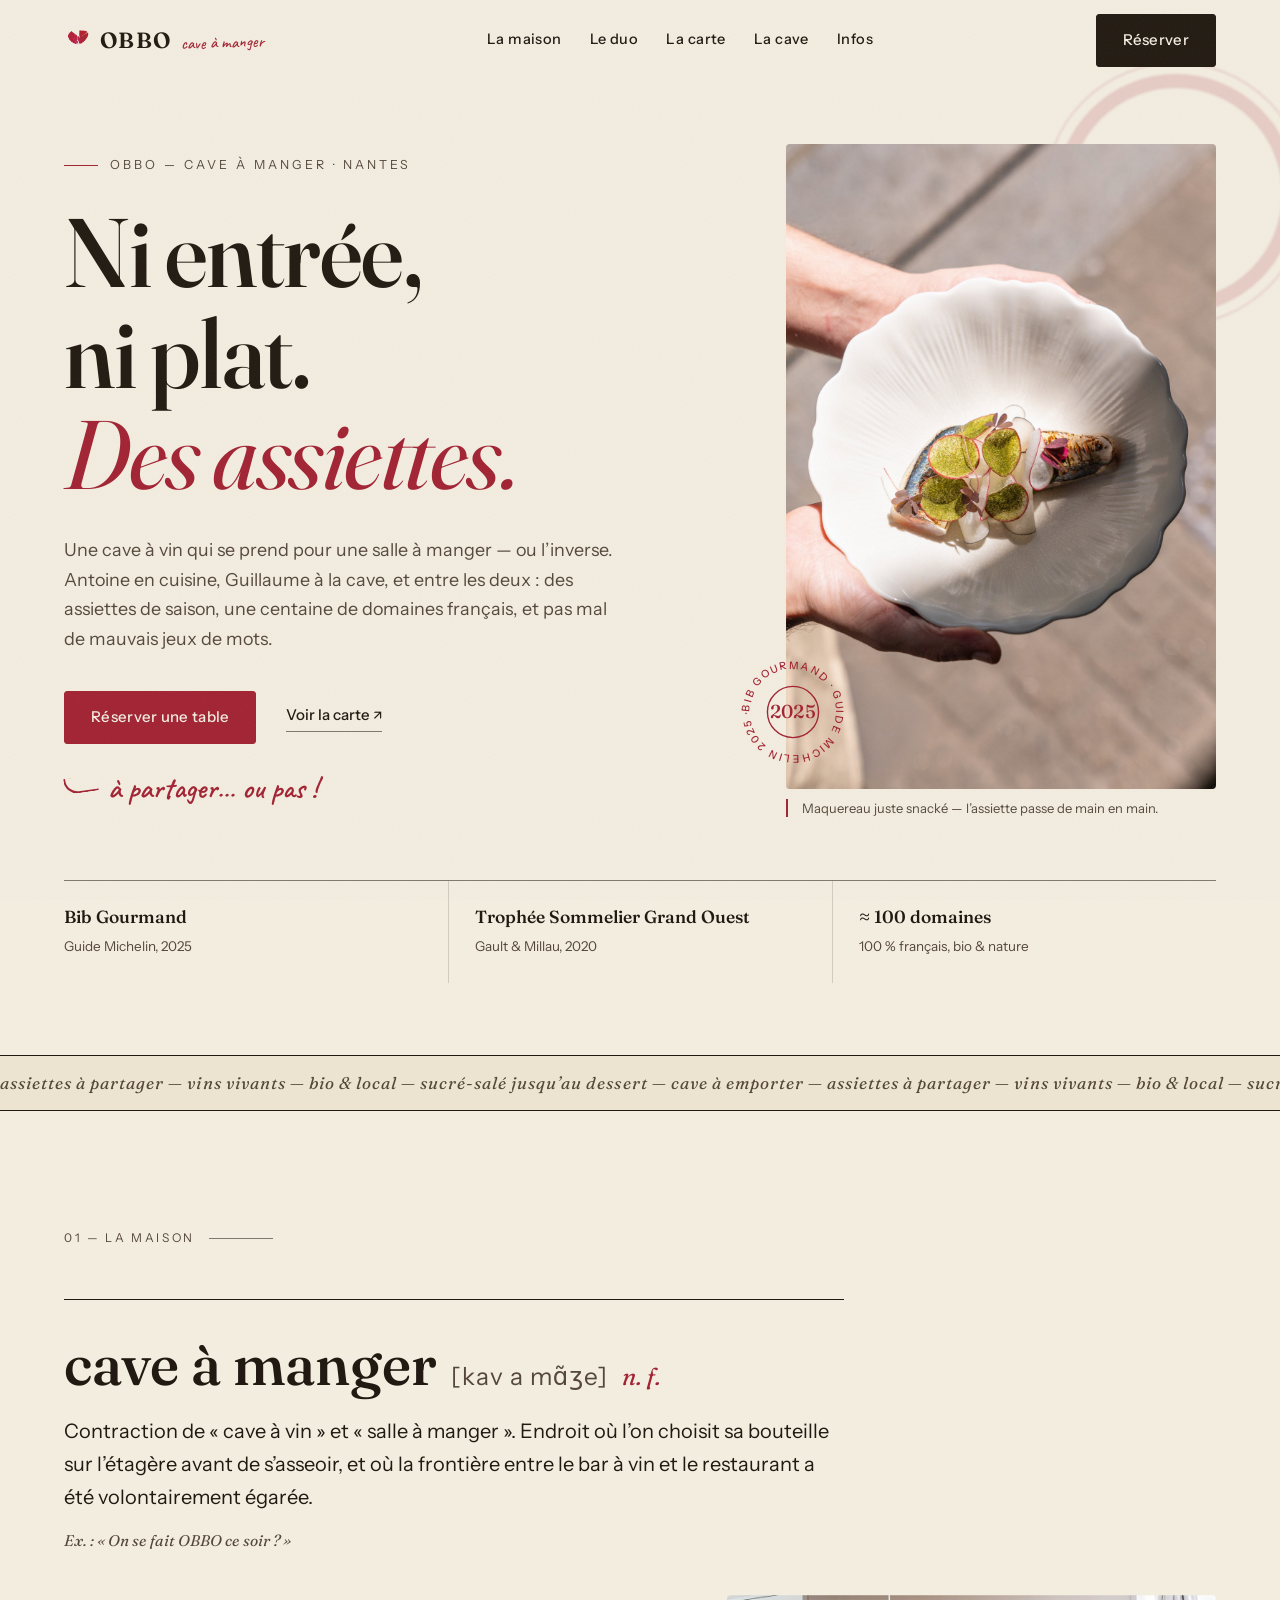
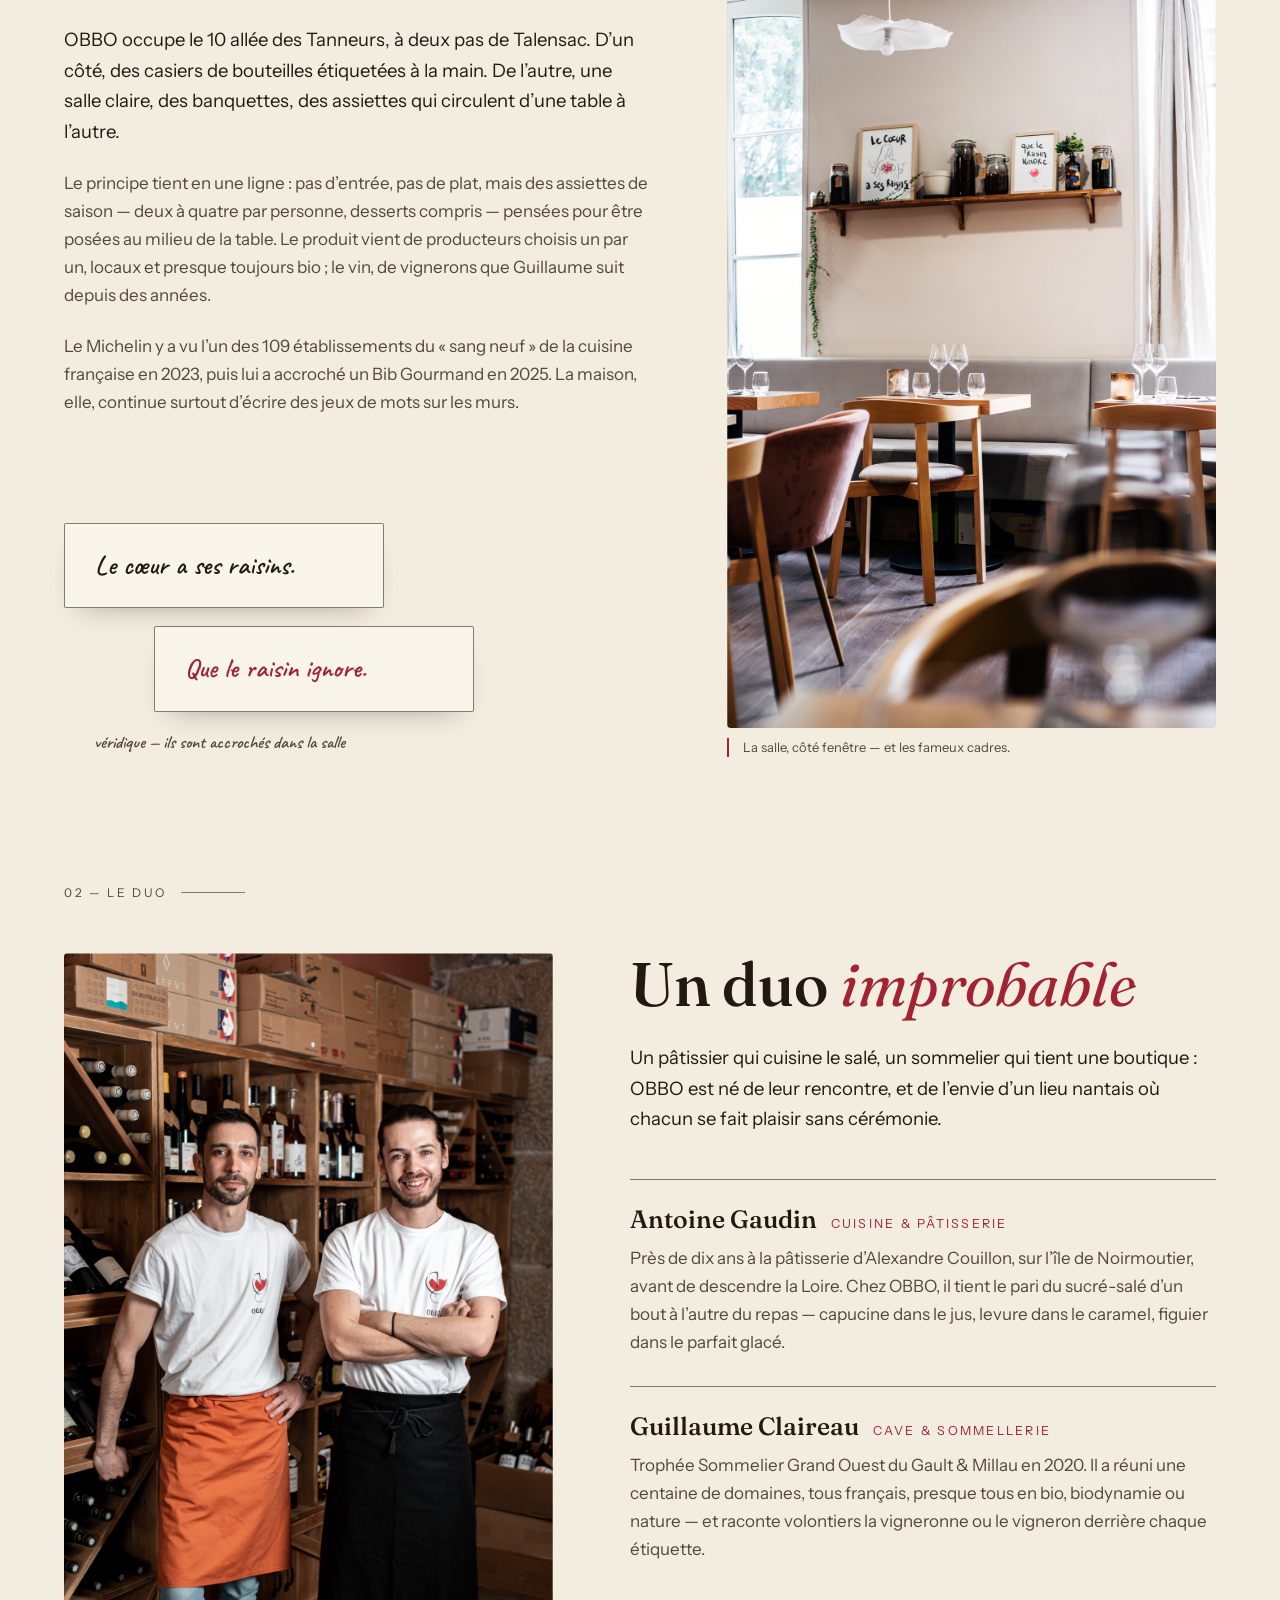
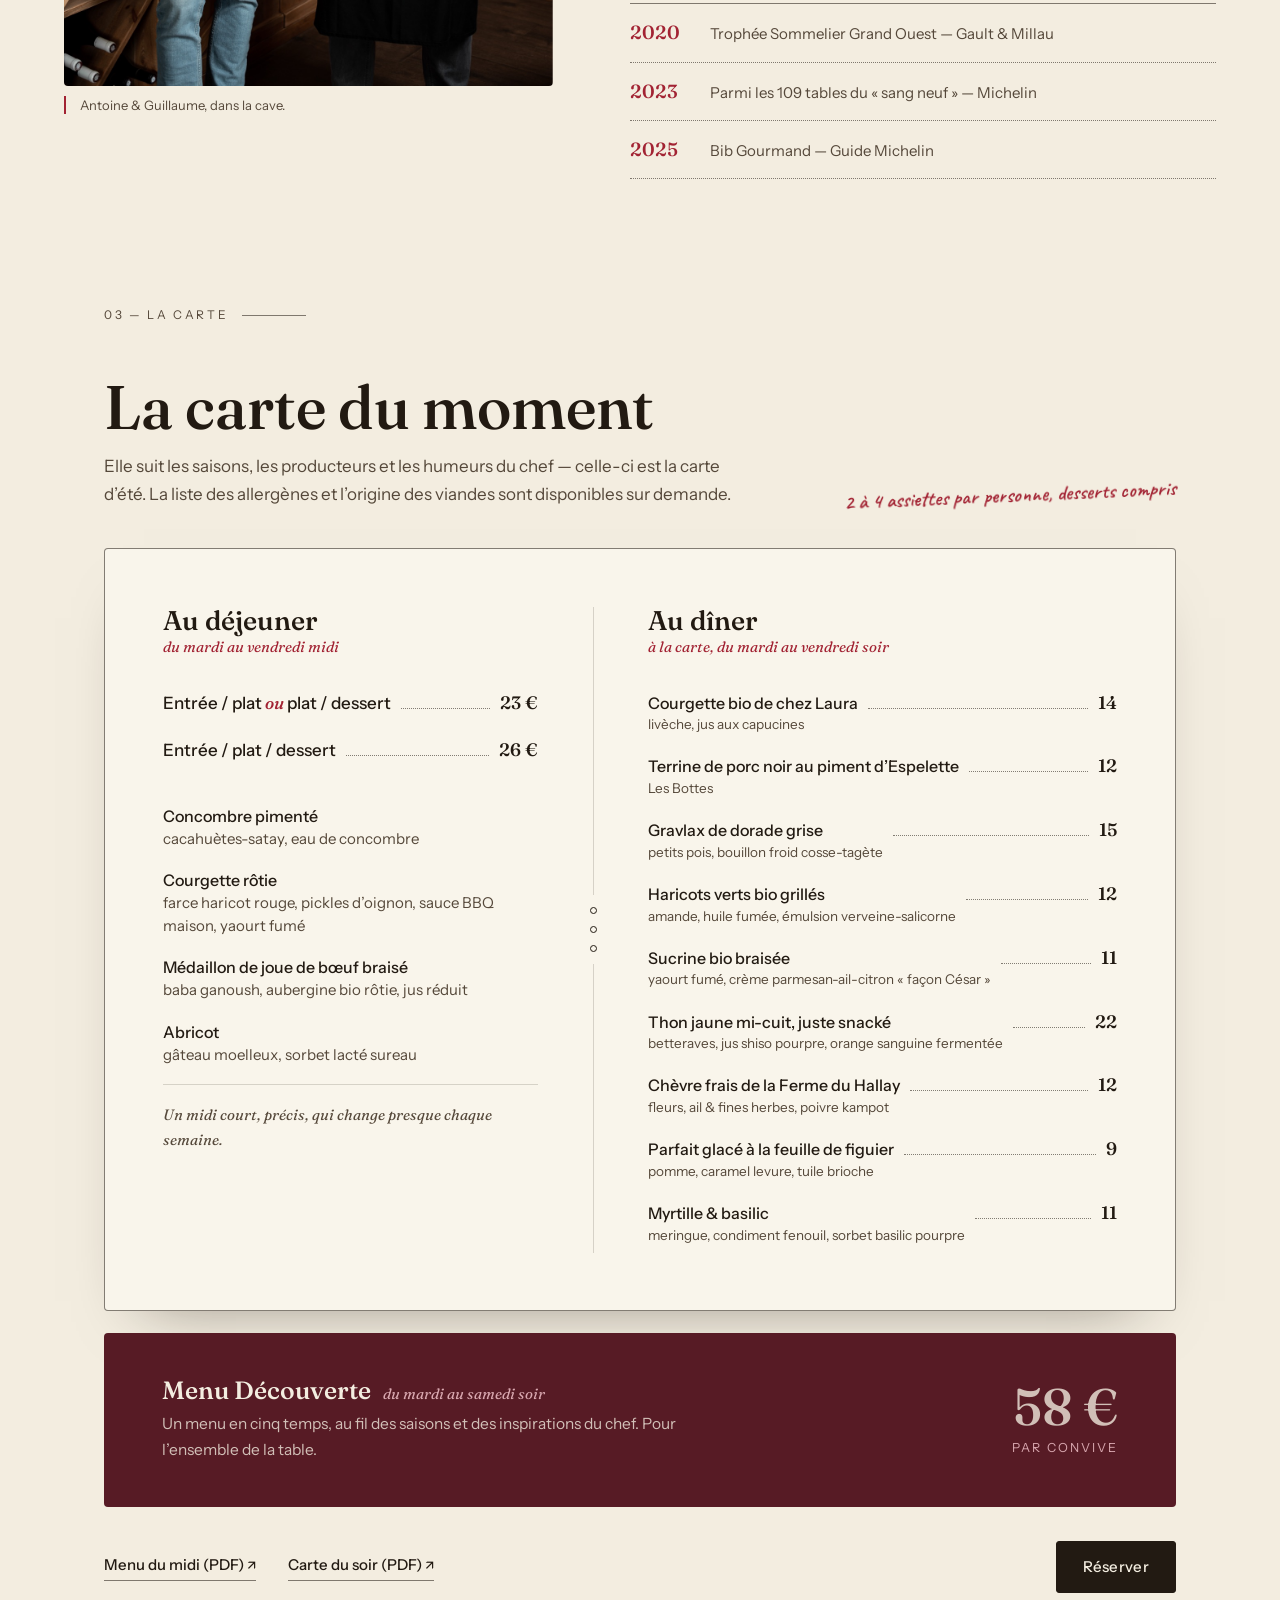
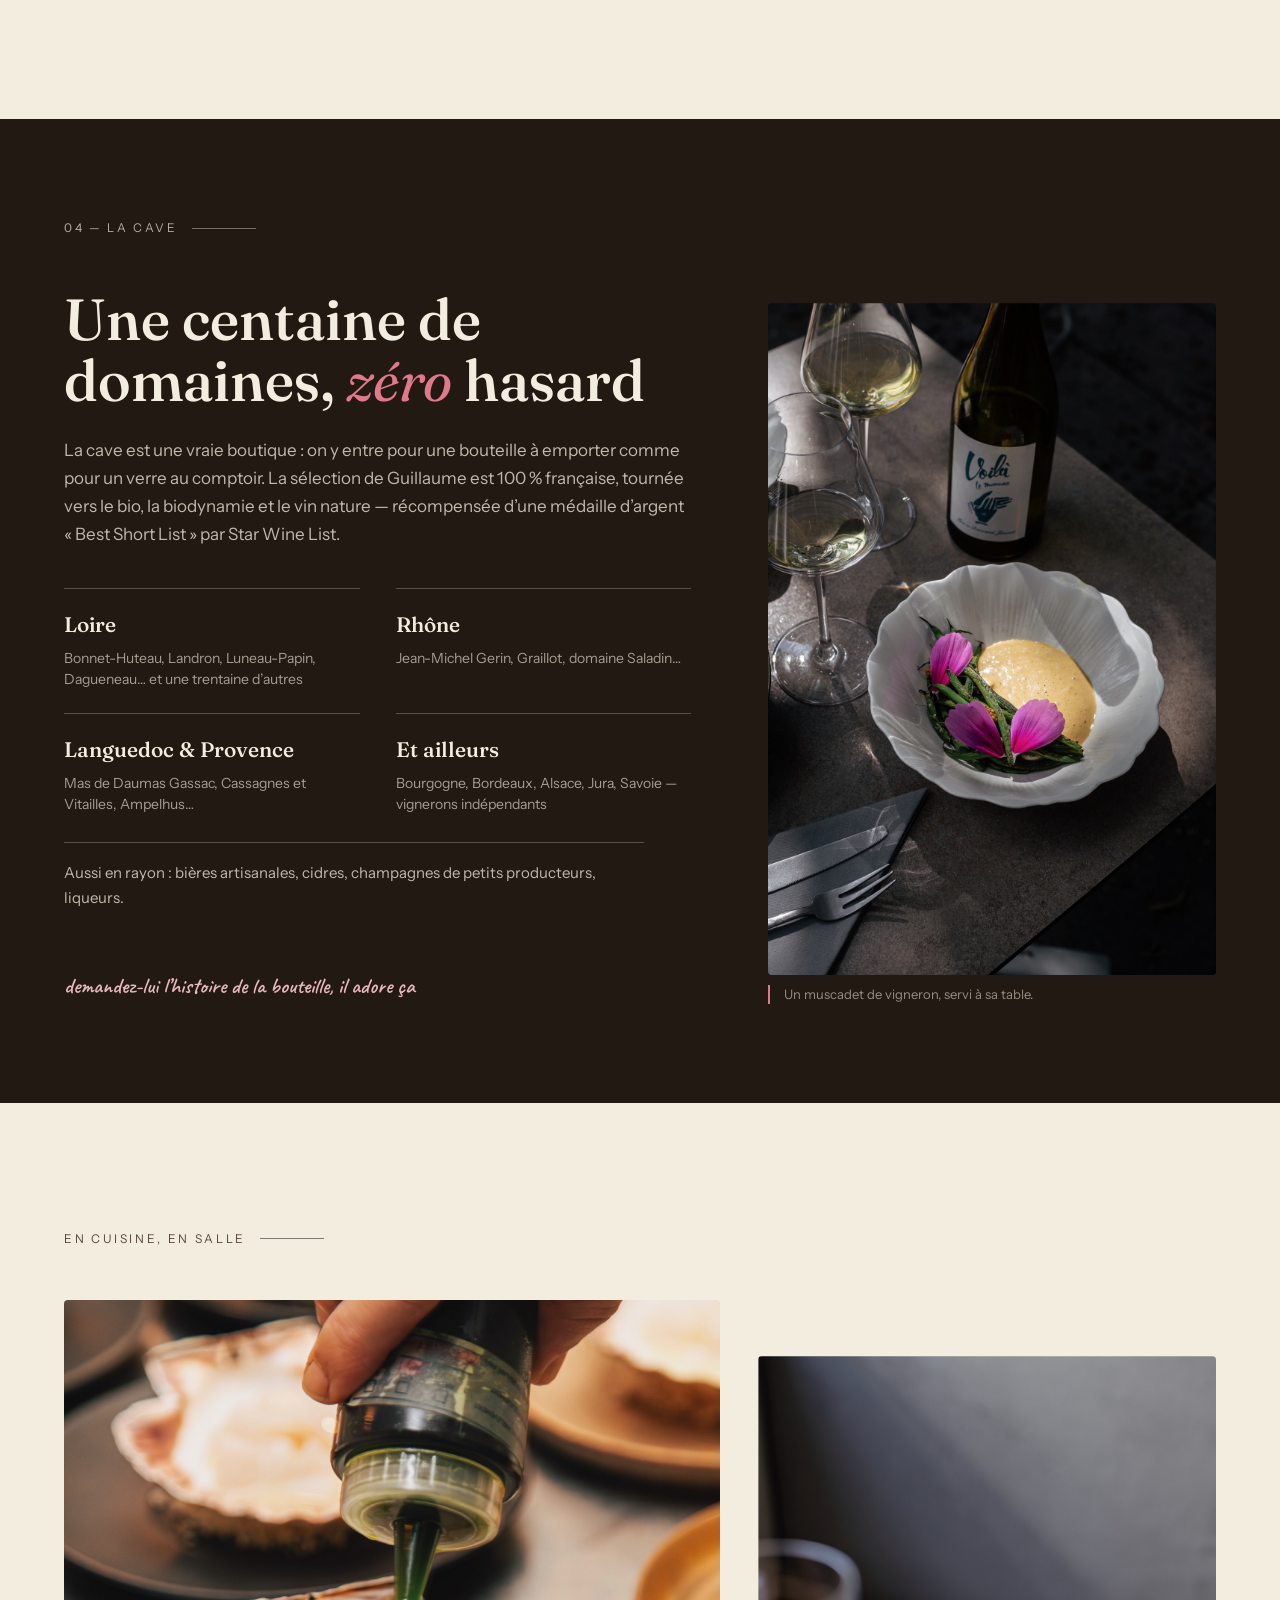
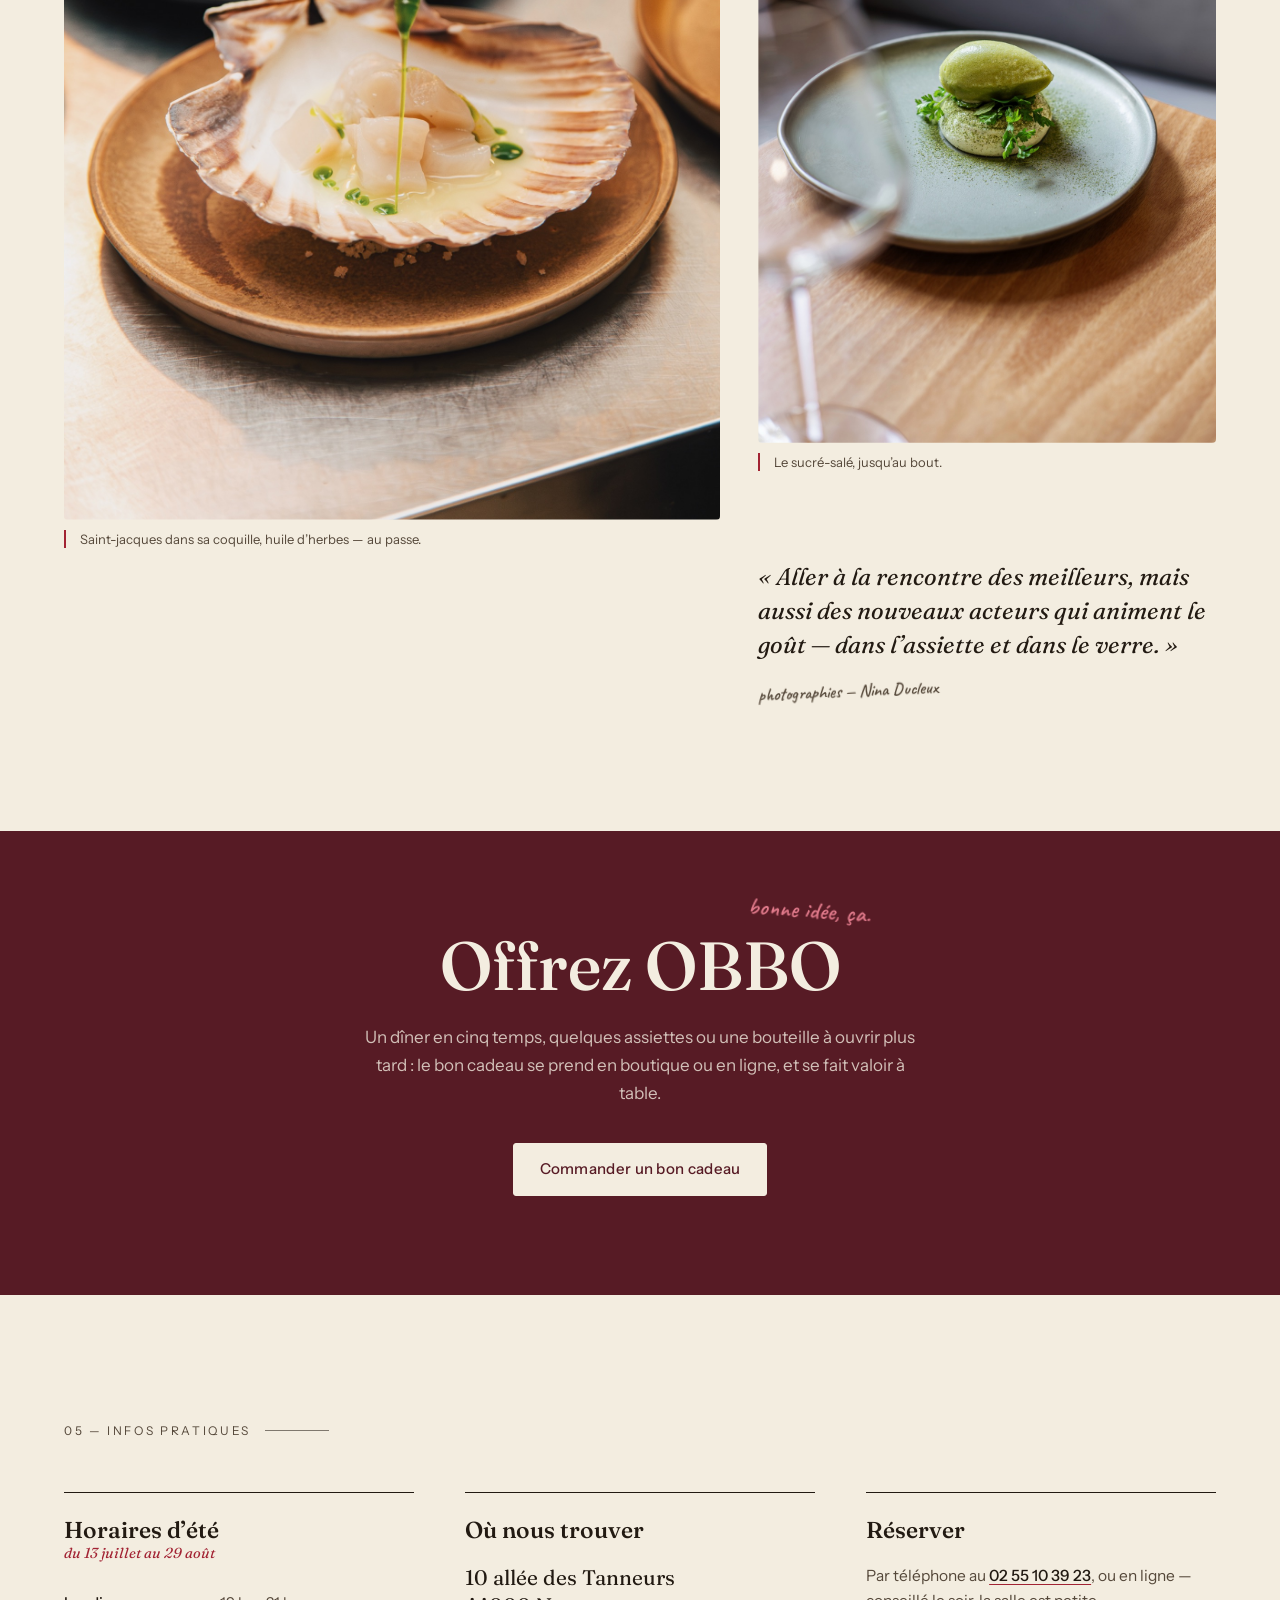
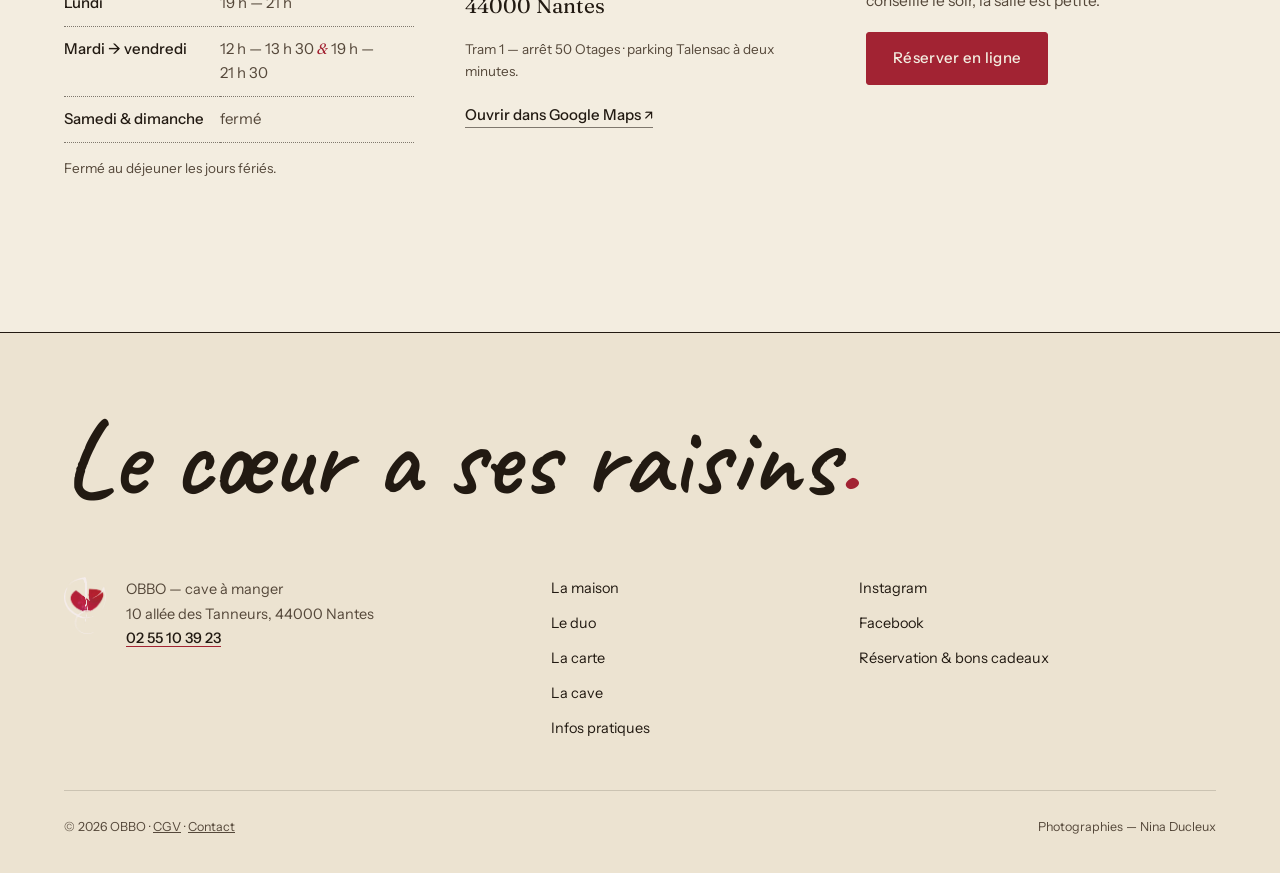
==== index.html @ e8919ffb "Site OBBO — cave à manger Nantes : refonte complète DA « la carte vivante » : papier crème, encre, r" ====
<!DOCTYPE html>
<html lang="fr">
<head>
  <meta charset="UTF-8">
  <meta name="viewport" content="width=device-width, initial-scale=1.0">
  <title>OBBO — Cave à manger à Nantes · Restaurant &amp; bar à vin · Bib Gourmand 2025</title>
  <meta name="description" content="OBBO, cave à manger au 10 allée des Tanneurs à Nantes. Des assiettes à partager, une cave de 100 domaines français bio et nature. Bib Gourmand Michelin 2025. Réservation en ligne.">
  <link rel="canonical" href="https://obbo-nantes.fr/">
  <meta property="og:type" content="restaurant">
  <meta property="og:title" content="OBBO — Cave à manger à Nantes">
  <meta property="og:description" content="Ni entrée, ni plat : des assiettes. Antoine en cuisine, Guillaume à la cave. Bib Gourmand Michelin 2025.">
  <meta property="og:image" content="https://obbo-nantes.fr/assets/img/assiette-main.jpg">
  <meta property="og:url" content="https://obbo-nantes.fr/">
  <meta property="og:locale" content="fr_FR">
  <link rel="icon" type="image/png" href="assets/img/logo.png">
  <link rel="preconnect" href="https://fonts.googleapis.com">
  <link rel="preconnect" href="https://fonts.gstatic.com" crossorigin>
  <link href="https://fonts.googleapis.com/css2?family=Fraunces:ital,opsz,wght@0,9..144,340;0,9..144,400;0,9..144,540;0,9..144,620;1,9..144,340;1,9..144,400;1,9..144,540&family=Instrument+Sans:ital,wght@0,400;0,500;1,400&family=Caveat:wght@500;600&display=swap" rel="stylesheet">
  <link rel="stylesheet" href="styles.css">
  <script type="application/ld+json">
  {
    "@context": "https://schema.org",
    "@type": "Restaurant",
    "name": "OBBO — cave à manger",
    "servesCuisine": "Française contemporaine",
    "priceRange": "€€",
    "telephone": "+33255103923",
    "url": "https://obbo-nantes.fr/",
    "image": "https://obbo-nantes.fr/assets/img/assiette-main.jpg",
    "address": {
      "@type": "PostalAddress",
      "streetAddress": "10 allée des Tanneurs",
      "addressLocality": "Nantes",
      "postalCode": "44000",
      "addressCountry": "FR"
    },
    "geo": { "@type": "GeoCoordinates", "latitude": 47.2191468, "longitude": -1.5572409 },
    "award": "Bib Gourmand — Guide Michelin 2025",
    "acceptsReservations": "https://tiptoque.com/pages/restaurant/obbo",
    "openingHoursSpecification": [
      { "@type": "OpeningHoursSpecification", "dayOfWeek": "Monday", "opens": "19:00", "closes": "21:00" },
      { "@type": "OpeningHoursSpecification", "dayOfWeek": ["Tuesday","Wednesday","Thursday","Friday"], "opens": "12:00", "closes": "13:30" },
      { "@type": "OpeningHoursSpecification", "dayOfWeek": ["Tuesday","Wednesday","Thursday","Friday"], "opens": "19:00", "closes": "21:30" }
    ],
    "sameAs": [
      "https://www.instagram.com/obbo_nantes",
      "https://www.facebook.com/ObboNantes"
    ]
  }
  </script>
</head>
<body>

  <!-- ===================== INTRO ===================== -->
  <div class="intro" aria-hidden="true">
    <div class="intro-inner">
      <img class="intro-mark" src="assets/img/logo.png" alt="" width="52" height="71">
      <p class="intro-name">OBBO</p>
      <p class="intro-sub">cave à manger</p>
      <span class="intro-line"></span>
    </div>
  </div>

  <!-- ===================== HEADER ===================== -->
  <header class="site-head" id="haut">
    <a class="brand" href="#haut" aria-label="OBBO — retour en haut">
      <img src="assets/img/logo.png" alt="" class="brand-mark" width="28" height="38">
      <span class="brand-name">OBBO</span>
      <span class="brand-sub">cave à manger</span>
    </a>
    <nav class="site-nav" aria-label="Navigation principale">
      <a href="#maison">La maison</a>
      <a href="#duo">Le duo</a>
      <a href="#carte">La carte</a>
      <a href="#cave">La cave</a>
      <a href="#infos">Infos</a>
    </nav>
    <div class="head-actions">
      <a class="btn btn-ink" href="https://tiptoque.com/pages/restaurant/obbo" target="_blank" rel="noopener">Réserver</a>
      <button class="burger" aria-label="Ouvrir le menu" aria-expanded="false" aria-controls="menu-mobile">
        <span></span><span></span>
      </button>
    </div>
  </header>

  <!-- Menu mobile -->
  <div class="mobile-menu" id="menu-mobile" hidden>
    <nav aria-label="Menu mobile">
      <a href="#maison"><em>01</em>La maison</a>
      <a href="#duo"><em>02</em>Le duo</a>
      <a href="#carte"><em>03</em>La carte</a>
      <a href="#cave"><em>04</em>La cave</a>
      <a href="#infos"><em>05</em>Infos pratiques</a>
    </nav>
    <a class="btn btn-wine mobile-resa" href="https://tiptoque.com/pages/restaurant/obbo" target="_blank" rel="noopener">Réserver une table</a>
    <p class="mobile-note">10 allée des Tanneurs, Nantes<br>02 55 10 39 23</p>
    <span class="note mobile-scribble">le cœur a ses raisins…</span>
  </div>

  <main>

  <!-- ===================== HERO ===================== -->
  <section class="hero">
    <div class="hero-grid">
      <div class="hero-copy">
        <p class="overline reveal">OBBO — cave à manger · Nantes</p>
        <h1 class="reveal d1">Ni&nbsp;entrée,<br>ni&nbsp;plat.<br><em>Des&nbsp;assiettes.</em></h1>
        <p class="hero-lede reveal d2">Une cave à vin qui se prend pour une salle à manger — ou l’inverse. Antoine en cuisine, Guillaume à la cave, et entre les deux&nbsp;: des assiettes de saison, une centaine de domaines français, et pas mal de mauvais jeux de mots.</p>
        <div class="hero-cta reveal d3">
          <a class="btn btn-wine" href="https://tiptoque.com/pages/restaurant/obbo" target="_blank" rel="noopener">Réserver une table</a>
          <a class="link-arrow" href="#carte">Voir la carte</a>
        </div>
        <span class="note hero-note reveal d4">à partager… ou pas&nbsp;!</span>
      </div>
      <figure class="hero-photo reveal-img">
        <div class="stain" aria-hidden="true"></div>
        <img src="assets/img/assiette-main.jpg" alt="Assiette de maquereau snacké tenue en main, dans une assiette en porcelaine côtelée" width="1200" height="1799" fetchpriority="high">
        <figcaption>Maquereau juste snacké — l’assiette passe de main en main.</figcaption>
        <div class="stamp" aria-hidden="true">
          <svg viewBox="0 0 120 120">
            <defs><path id="circ" d="M 60,60 m -44,0 a 44,44 0 1,1 88,0 a 44,44 0 1,1 -88,0"/></defs>
            <text><textPath href="#circ">BIB GOURMAND · GUIDE MICHELIN 2025 · NANTES ·</textPath></text>
            <circle cx="60" cy="60" r="26" class="stamp-core"/>
            <text x="60" y="66" text-anchor="middle" class="stamp-year">2025</text>
          </svg>
        </div>
      </figure>
    </div>
    <div class="hero-facts reveal d4">
      <p><strong>Bib Gourmand</strong>Guide Michelin, 2025</p>
      <p><strong>Trophée Sommelier Grand&nbsp;Ouest</strong>Gault &amp; Millau, 2020</p>
      <p><strong>≈ 100 domaines</strong>100&nbsp;% français, bio &amp; nature</p>
    </div>
  </section>

  <!-- ===================== MARQUEE ===================== -->
  <div class="marquee" aria-hidden="true">
    <div class="marquee-track">
      <span>assiettes à partager — vins vivants — bio &amp; local — sucré-salé jusqu’au dessert — cave à emporter — assiettes à partager — vins vivants — bio &amp; local — sucré-salé jusqu’au dessert — cave à emporter — </span>
      <span>assiettes à partager — vins vivants — bio &amp; local — sucré-salé jusqu’au dessert — cave à emporter — assiettes à partager — vins vivants — bio &amp; local — sucré-salé jusqu’au dessert — cave à emporter — </span>
    </div>
  </div>

  <!-- ===================== 01 · LA MAISON ===================== -->
  <section class="maison" id="maison">
    <p class="kicker reveal">01 — la maison</p>
    <div class="dico reveal d1">
      <h2><span class="dico-mot">cave à manger</span> <span class="dico-phon">[kav a mɑ̃ʒe]</span> <span class="dico-nature">n.&nbsp;f.</span></h2>
      <p class="dico-def">Contraction de «&nbsp;cave à vin&nbsp;» et «&nbsp;salle à manger&nbsp;». Endroit où l’on choisit sa bouteille sur l’étagère avant de s’asseoir, et où la frontière entre le bar à vin et le restaurant a été volontairement égarée.</p>
      <p class="dico-ex"><em>Ex.&nbsp;: «&nbsp;On se fait OBBO ce soir&nbsp;?&nbsp;»</em></p>
    </div>
    <div class="maison-grid">
      <div class="maison-txt reveal d2">
        <p>OBBO occupe le 10 allée des Tanneurs, à deux pas de Talensac. D’un côté, des casiers de bouteilles étiquetées à la main. De l’autre, une salle claire, des banquettes, des assiettes qui circulent d’une table à l’autre.</p>
        <p>Le principe tient en une ligne&nbsp;: pas d’entrée, pas de plat, mais des assiettes de saison — deux à quatre par personne, desserts compris — pensées pour être posées au milieu de la table. Le produit vient de producteurs choisis un par un, locaux et presque toujours bio&nbsp;; le vin, de vignerons que Guillaume suit depuis des années.</p>
        <p>Le Michelin y a vu l’un des 109 établissements du «&nbsp;sang neuf&nbsp;» de la cuisine française en 2023, puis lui a accroché un Bib&nbsp;Gourmand en 2025. La maison, elle, continue surtout d’écrire des jeux de mots sur les murs.</p>
      </div>
      <figure class="maison-photo reveal-img">
        <img src="assets/img/salle.jpg" alt="La salle d’OBBO : tables en bois clair, banquette grise, cadres illustrés au mur" width="1200" height="1800" loading="lazy">
        <figcaption>La salle, côté fenêtre — et les fameux cadres.</figcaption>
      </figure>
      <div class="cadres" aria-label="Citations affichées dans la salle">
        <blockquote class="cadre reveal d2"><p>Le cœur a ses raisins.</p></blockquote>
        <blockquote class="cadre cadre-2 reveal d3"><p>Que le raisin ignore.</p></blockquote>
        <span class="note cadres-note reveal d4">véridique — ils sont accrochés dans la salle</span>
      </div>
    </div>
  </section>

  <!-- ===================== 02 · LE DUO ===================== -->
  <section class="duo" id="duo">
    <p class="kicker reveal">02 — le duo</p>
    <div class="duo-grid">
      <figure class="duo-photo reveal-img">
        <img src="assets/img/duo.jpg" alt="Antoine Gaudin et Guillaume Claireau devant les casiers à bouteilles de la cave" width="1200" height="1798" loading="lazy">
        <figcaption>Antoine &amp; Guillaume, dans la cave.</figcaption>
      </figure>
      <div class="duo-copy">
        <h2 class="reveal">Un duo <em>improbable</em></h2>
        <p class="duo-lede reveal d1">Un pâtissier qui cuisine le salé, un sommelier qui tient une boutique&nbsp;: OBBO est né de leur rencontre, et de l’envie d’un lieu nantais où chacun se fait plaisir sans cérémonie.</p>
        <article class="bio reveal d2">
          <h3>Antoine Gaudin <span>cuisine &amp; pâtisserie</span></h3>
          <p>Près de dix ans à la pâtisserie d’Alexandre Couillon, sur l’île de Noirmoutier, avant de descendre la Loire. Chez OBBO, il tient le pari du sucré-salé d’un bout à l’autre du repas — capucine dans le jus, levure dans le caramel, figuier dans le parfait glacé.</p>
        </article>
        <article class="bio reveal d3">
          <h3>Guillaume Claireau <span>cave &amp; sommellerie</span></h3>
          <p>Trophée Sommelier Grand&nbsp;Ouest du Gault&nbsp;&amp;&nbsp;Millau en 2020. Il a réuni une centaine de domaines, tous français, presque tous en bio, biodynamie ou nature — et raconte volontiers la vigneronne ou le vigneron derrière chaque étiquette.</p>
        </article>
        <ul class="dates reveal d4">
          <li><strong>2020</strong>Trophée Sommelier Grand&nbsp;Ouest — Gault&nbsp;&amp;&nbsp;Millau</li>
          <li><strong>2023</strong>Parmi les 109 tables du «&nbsp;sang neuf&nbsp;» — Michelin</li>
          <li><strong>2025</strong>Bib Gourmand — Guide Michelin</li>
        </ul>
      </div>
    </div>
  </section>

  <!-- ===================== 03 · LA CARTE ===================== -->
  <section class="carte" id="carte">
    <p class="kicker reveal">03 — la carte</p>
    <div class="carte-head reveal d1">
      <h2>La carte du moment</h2>
      <p>Elle suit les saisons, les producteurs et les humeurs du chef — celle-ci est la carte d’été. La liste des allergènes et l’origine des viandes sont disponibles sur demande.</p>
      <span class="note carte-note">2 à 4 assiettes par personne, desserts compris</span>
    </div>

    <div class="menu-paper reveal d2">
      <div class="menu-col">
        <h3>Au déjeuner <span>du mardi au vendredi midi</span></h3>
        <ul class="formules">
          <li><span>Entrée / plat <em>ou</em> plat / dessert</span><i></i><b>23&nbsp;€</b></li>
          <li><span>Entrée / plat / dessert</span><i></i><b>26&nbsp;€</b></li>
        </ul>
        <div class="plats">
          <p class="plat"><strong>Concombre pimenté</strong>cacahuètes-satay, eau de concombre</p>
          <p class="plat"><strong>Courgette rôtie</strong>farce haricot rouge, pickles d’oignon, sauce BBQ maison, yaourt fumé</p>
          <p class="plat"><strong>Médaillon de joue de bœuf braisé</strong>baba ganoush, aubergine bio rôtie, jus réduit</p>
          <p class="plat"><strong>Abricot</strong>gâteau moelleux, sorbet lacté sureau</p>
        </div>
        <p class="menu-aside">Un midi court, précis, qui change presque chaque semaine.</p>
      </div>

      <div class="menu-sep" aria-hidden="true"><i></i><i></i><i></i></div>

      <div class="menu-col">
        <h3>Au dîner <span>à la carte, du mardi au vendredi soir</span></h3>
        <ul class="assiettes">
          <li><span>Courgette bio de chez Laura <small>livèche, jus aux capucines</small></span><i></i><b>14</b></li>
          <li><span>Terrine de porc noir au piment d’Espelette <small>Les Bottes</small></span><i></i><b>12</b></li>
          <li><span>Gravlax de dorade grise <small>petits pois, bouillon froid cosse-tagète</small></span><i></i><b>15</b></li>
          <li><span>Haricots verts bio grillés <small>amande, huile fumée, émulsion verveine-salicorne</small></span><i></i><b>12</b></li>
          <li><span>Sucrine bio braisée <small>yaourt fumé, crème parmesan-ail-citron «&nbsp;façon César&nbsp;»</small></span><i></i><b>11</b></li>
          <li><span>Thon jaune mi-cuit, juste snacké <small>betteraves, jus shiso pourpre, orange sanguine fermentée</small></span><i></i><b>22</b></li>
          <li class="douceur"><span>Chèvre frais de la Ferme du Hallay <small>fleurs, ail &amp; fines herbes, poivre kampot</small></span><i></i><b>12</b></li>
          <li class="douceur"><span>Parfait glacé à la feuille de figuier <small>pomme, caramel levure, tuile brioche</small></span><i></i><b>9</b></li>
          <li class="douceur"><span>Myrtille &amp; basilic <small>meringue, condiment fenouil, sorbet basilic pourpre</small></span><i></i><b>11</b></li>
        </ul>
      </div>
    </div>

    <div class="decouverte reveal d2">
      <div>
        <h3>Menu Découverte <span>du mardi au samedi soir</span></h3>
        <p>Un menu en cinq temps, au fil des saisons et des inspirations du chef. Pour l’ensemble de la table.</p>
      </div>
      <p class="decouverte-prix"><b>58&nbsp;€</b><span>par convive</span></p>
    </div>

    <div class="carte-actions reveal d3">
      <a class="link-arrow" href="assets/pdf/menu-du-midi.pdf" target="_blank" rel="noopener">Menu du midi (PDF)</a>
      <a class="link-arrow" href="assets/pdf/carte-du-soir.pdf" target="_blank" rel="noopener">Carte du soir (PDF)</a>
      <a class="btn btn-ink" href="https://tiptoque.com/pages/restaurant/obbo" target="_blank" rel="noopener">Réserver</a>
    </div>
  </section>

  <!-- ===================== 04 · LA CAVE ===================== -->
  <section class="cave" id="cave">
    <div class="cave-inner">
      <p class="kicker kicker-light reveal">04 — la cave</p>
      <div class="cave-grid">
        <div class="cave-copy">
          <h2 class="reveal">Une centaine de domaines, <em>zéro</em> hasard</h2>
          <p class="reveal d1">La cave est une vraie boutique&nbsp;: on y entre pour une bouteille à emporter comme pour un verre au comptoir. La sélection de Guillaume est 100&nbsp;% française, tournée vers le bio, la biodynamie et le vin nature — récompensée d’une médaille d’argent «&nbsp;Best Short List&nbsp;» par Star Wine List.</p>
          <dl class="regions reveal d2">
            <div><dt>Loire</dt><dd>Bonnet-Huteau, Landron, Luneau-Papin, Dagueneau… et une trentaine d’autres</dd></div>
            <div><dt>Rhône</dt><dd>Jean-Michel Gerin, Graillot, domaine Saladin…</dd></div>
            <div><dt>Languedoc &amp; Provence</dt><dd>Mas de Daumas Gassac, Cassagnes et Vitailles, Ampelhus…</dd></div>
            <div><dt>Et ailleurs</dt><dd>Bourgogne, Bordeaux, Alsace, Jura, Savoie — vignerons indépendants</dd></div>
          </dl>
          <p class="cave-extra reveal d3">Aussi en rayon&nbsp;: bières artisanales, cidres, champagnes de petits producteurs, liqueurs.</p>
          <span class="note note-light reveal d3">demandez-lui l’histoire de la bouteille, il adore ça</span>
        </div>
        <figure class="cave-photo reveal-img">
          <img src="assets/img/vin-table.jpg" alt="Bouteille de muscadet « Voilà » et assiette de haricots verts aux pétales de fleurs, en clair-obscur" width="1200" height="1800" loading="lazy">
          <figcaption>Un muscadet de vigneron, servi à sa table.</figcaption>
        </figure>
      </div>
    </div>
  </section>

  <!-- ===================== GALERIE ===================== -->
  <section class="galerie" aria-label="Galerie">
    <p class="kicker reveal">en cuisine, en salle</p>
    <div class="galerie-grid">
      <figure class="g-1 reveal-img">
        <img src="assets/img/stjacques.jpg" alt="Filet d’huile verte versé sur une saint-jacques crue dans sa coquille, en cuisine" width="1200" height="1500" loading="lazy">
        <figcaption>Saint-jacques dans sa coquille, huile d’herbes — au passe.</figcaption>
      </figure>
      <figure class="g-2 reveal-img">
        <img src="assets/img/dessert.jpg" alt="Sorbet vert sur crème poudrée d’herbes, assiette en grès vert" width="1200" height="1800" loading="lazy">
        <figcaption>Le sucré-salé, jusqu’au bout.</figcaption>
      </figure>
      <div class="g-3 reveal d2">
        <p>«&nbsp;Aller à la rencontre des meilleurs, mais aussi des nouveaux acteurs qui animent le goût — dans l’assiette et dans le verre.&nbsp;»</p>
        <span class="note">photographies — Nina Ducleux</span>
      </div>
    </div>
  </section>

  <!-- ===================== BON CADEAU ===================== -->
  <section class="cadeau">
    <div class="cadeau-inner reveal">
      <h2>Offrez OBBO<span class="note cadeau-note">bonne idée, ça.</span></h2>
      <p>Un dîner en cinq temps, quelques assiettes ou une bouteille à ouvrir plus tard&nbsp;: le bon cadeau se prend en boutique ou en ligne, et se fait valoir à table.</p>
      <a class="btn btn-paper" href="https://tiptoque.com/pages/restaurant/obbo" target="_blank" rel="noopener">Commander un bon cadeau</a>
    </div>
  </section>

  <!-- ===================== 05 · INFOS ===================== -->
  <section class="infos" id="infos">
    <p class="kicker reveal">05 — infos pratiques</p>
    <div class="infos-grid">
      <div class="info-bloc reveal d1">
        <h3>Horaires d’été <span>du 13 juillet au 29 août</span></h3>
        <table class="horaires">
          <tr><th scope="row">Lundi</th><td>19&nbsp;h — 21&nbsp;h</td></tr>
          <tr><th scope="row">Mardi → vendredi</th><td>12&nbsp;h — 13&nbsp;h&nbsp;30 <em>&amp;</em> 19&nbsp;h — 21&nbsp;h&nbsp;30</td></tr>
          <tr><th scope="row">Samedi &amp; dimanche</th><td>fermé</td></tr>
        </table>
        <p class="info-small">Fermé au déjeuner les jours fériés.</p>
      </div>
      <div class="info-bloc reveal d2">
        <h3>Où nous trouver</h3>
        <p class="adresse">10 allée des Tanneurs<br>44000 Nantes</p>
        <p class="info-small">Tram 1 — arrêt 50&nbsp;Otages · parking Talensac à deux minutes.</p>
        <a class="link-arrow" href="https://www.google.com/maps/place/OBBO/@47.2191468,-1.5572409,18z" target="_blank" rel="noopener">Ouvrir dans Google&nbsp;Maps</a>
      </div>
      <div class="info-bloc reveal d3">
        <h3>Réserver</h3>
        <p>Par téléphone au <a class="tel" href="tel:+33255103923">02&nbsp;55&nbsp;10&nbsp;39&nbsp;23</a>, ou en ligne — conseillé le soir, la salle est petite.</p>
        <a class="btn btn-wine" href="https://tiptoque.com/pages/restaurant/obbo" target="_blank" rel="noopener">Réserver en ligne</a>
      </div>
    </div>
  </section>

  </main>

  <!-- ===================== FOOTER ===================== -->
  <footer class="site-foot">
    <p class="foot-phrase reveal">Le cœur a ses raisins<span>.</span></p>
    <div class="foot-grid">
      <div class="foot-id">
        <img src="assets/img/logo.png" alt="Logo OBBO — verre de vin dessiné" width="42" height="57">
        <p>OBBO — cave à manger<br>10 allée des Tanneurs, 44000 Nantes<br><a href="tel:+33255103923">02 55 10 39 23</a></p>
      </div>
      <nav class="foot-nav" aria-label="Pied de page">
        <a href="#maison">La maison</a>
        <a href="#duo">Le duo</a>
        <a href="#carte">La carte</a>
        <a href="#cave">La cave</a>
        <a href="#infos">Infos pratiques</a>
      </nav>
      <div class="foot-social">
        <a href="https://www.instagram.com/obbo_nantes" target="_blank" rel="noopener">Instagram</a>
        <a href="https://www.facebook.com/ObboNantes" target="_blank" rel="noopener">Facebook</a>
        <a href="https://tiptoque.com/pages/restaurant/obbo" target="_blank" rel="noopener">Réservation &amp; bons cadeaux</a>
      </div>
    </div>
    <div class="foot-legal">
      <p>© 2026 OBBO · <a href="https://obbo-nantes.fr/conditions-generales-de-ventes" rel="noopener">CGV</a> · <a href="https://obbo-nantes.fr/contact" rel="noopener">Contact</a></p>
      <p>Photographies — Nina Ducleux</p>
    </div>
  </footer>

  <script src="main.js"></script>
</body>
</html>
---- styles.css ----
/* ============================================================
   OBBO — cave à manger · Nantes
   DA « la carte vivante » : papier, encre, tache de vin,
   annotations manuscrites, points de conduite.
   ============================================================ */

:root {
  --paper: #F3EDE0;
  --paper-2: #ECE3D1;
  --paper-card: #F9F5EB;
  --ink: #221A12;
  --ink-soft: #55483A;
  --wine: #A22333;
  --wine-deep: #571B25;
  --leaf: #5A6A40;
  --line: rgba(34, 26, 18, .16);
  --line-strong: rgba(34, 26, 18, .55);
  --ff-disp: "Fraunces", Georgia, serif;
  --ff-body: "Instrument Sans", system-ui, sans-serif;
  --ff-hand: "Caveat", cursive;
  --pad: clamp(20px, 5vw, 84px);
  --ease: cubic-bezier(.22, .8, .24, 1);
}

* { margin: 0; padding: 0; box-sizing: border-box; }
html { scroll-behavior: smooth; }
img { max-width: 100%; display: block; height: auto; }

body {
  background: var(--paper);
  color: var(--ink);
  font-family: var(--ff-body);
  font-size: 17px;
  line-height: 1.65;
  -webkit-font-smoothing: antialiased;
  overflow-x: hidden;
}

/* grain papier */
body::after {
  content: "";
  position: fixed; inset: 0;
  pointer-events: none; z-index: 60;
  opacity: .05;
  background-image: url("data:image/svg+xml,%3Csvg xmlns='http://www.w3.org/2000/svg' width='240' height='240'%3E%3Cfilter id='n'%3E%3CfeTurbulence type='fractalNoise' baseFrequency='0.9' numOctaves='2'/%3E%3C/filter%3E%3Crect width='100%25' height='100%25' filter='url(%23n)'/%3E%3C/svg%3E");
}

::selection { background: var(--wine); color: var(--paper); }

a { color: inherit; }
a:focus-visible, button:focus-visible {
  outline: 2px solid var(--wine);
  outline-offset: 3px;
}

h1, h2, h3 { font-family: var(--ff-disp); font-weight: 540; line-height: 1.04; }
h1 em, h2 em { font-style: italic; font-weight: 400; color: var(--wine); }

/* ---------- utilitaires ---------- */

.kicker {
  font-size: 12px;
  letter-spacing: .22em;
  text-transform: uppercase;
  color: var(--ink-soft);
  display: flex; align-items: center; gap: 14px;
  margin-bottom: clamp(28px, 4vw, 52px);
}
.kicker::after { content: ""; height: 1px; flex: 0 0 64px; background: var(--line-strong); }
.kicker-light { color: rgba(243, 237, 224, .7); }
.kicker-light::after { background: rgba(243, 237, 224, .4); }

.note {
  font-family: var(--ff-hand);
  font-weight: 600;
  font-size: clamp(19px, 2vw, 24px);
  line-height: 1.2;
  color: var(--wine);
  display: inline-block;
  transform: rotate(-2.5deg);
}
.note-light { color: #E8B7BE; }

.btn {
  display: inline-block;
  font-family: var(--ff-body);
  font-weight: 500;
  font-size: 15px;
  letter-spacing: .02em;
  text-decoration: none;
  padding: 13px 26px;
  border: 1px solid var(--ink);
  border-radius: 3px;
  transition: background .25s var(--ease), color .25s var(--ease), transform .25s var(--ease);
}
.btn:hover { transform: translateY(-2px); }
.btn-ink { background: var(--ink); color: var(--paper); }
.btn-ink:hover { background: var(--wine); border-color: var(--wine); }
.btn-wine { background: var(--wine); border-color: var(--wine); color: var(--paper); }
.btn-wine:hover { background: var(--ink); border-color: var(--ink); }
.btn-paper { background: var(--paper); border-color: var(--paper); color: var(--wine-deep); }
.btn-paper:hover { background: transparent; color: var(--paper); }

.link-arrow {
  font-weight: 500; font-size: 15px;
  text-decoration: none;
  border-bottom: 1px solid var(--line-strong);
  padding-bottom: 3px;
  transition: border-color .2s, color .2s;
}
.link-arrow::after { content: " ↗"; font-size: 13px; }
.link-arrow:hover { color: var(--wine); border-color: var(--wine); }

figure { position: relative; }
figcaption {
  font-size: 13px;
  color: var(--ink-soft);
  margin-top: 10px;
  padding-left: 14px;
  border-left: 2px solid var(--wine);
  line-height: 1.4;
}
figure img { border-radius: 4px; }

/* réveils au scroll */
.reveal { opacity: 0; transform: translateY(26px); transition: opacity .9s var(--ease), transform .9s var(--ease); }
.reveal.in { opacity: 1; transform: none; }
.d1 { transition-delay: .12s; }
.d2 { transition-delay: .22s; }
.d3 { transition-delay: .34s; }
.d4 { transition-delay: .48s; }

.reveal-img img { clip-path: inset(0 0 100% 0); transition: clip-path 1.1s var(--ease); }
.reveal-img.in img { clip-path: inset(0 0 0 0); }
.reveal-img figcaption { opacity: 0; transition: opacity .8s var(--ease) .5s; }
.reveal-img.in figcaption { opacity: 1; }

/* ============================================================
   INTRO — rideau d'ouverture
   ============================================================ */

.intro {
  position: fixed; inset: 0; z-index: 100;
  background: var(--paper);
  display: flex; align-items: center; justify-content: center;
  transition: transform .85s cubic-bezier(.76, 0, .18, 1);
  will-change: transform;
}
.intro::after {
  content: ""; position: absolute; inset: 0;
  opacity: .05; pointer-events: none;
  background-image: url("data:image/svg+xml,%3Csvg xmlns='http://www.w3.org/2000/svg' width='240' height='240'%3E%3Cfilter id='n'%3E%3CfeTurbulence type='fractalNoise' baseFrequency='0.9' numOctaves='2'/%3E%3C/filter%3E%3Crect width='100%25' height='100%25' filter='url(%23n)'/%3E%3C/svg%3E");
}
.intro.done { transform: translateY(-101%); }
.intro.gone { display: none; }

.intro-inner { display: flex; flex-direction: column; align-items: center; }

.intro-mark, .intro-name, .intro-sub, .intro-line {
  opacity: 0;
  animation: intro-up .8s var(--ease) forwards;
}
.intro-mark { width: 46px; height: auto; animation-delay: .08s; }
.intro-name {
  font-family: var(--ff-disp); font-weight: 620;
  font-size: clamp(44px, 7vw, 72px); letter-spacing: .14em;
  margin: 18px 0 2px; padding-left: .14em;
  animation-delay: .24s;
}
.intro-sub {
  font-family: var(--ff-hand); font-weight: 600;
  font-size: clamp(21px, 2.6vw, 28px); color: var(--wine);
  transform: rotate(-2deg);
  animation-delay: .42s;
}
.intro-line {
  width: 64px; height: 1px; background: var(--line-strong);
  margin-top: 26px;
  transform-origin: center;
  animation: intro-line .7s var(--ease) .58s forwards;
}

@keyframes intro-up {
  from { opacity: 0; transform: translateY(22px); }
  to { opacity: 1; transform: translateY(0); }
}
.intro-sub { animation-name: intro-up-rot; }
@keyframes intro-up-rot {
  from { opacity: 0; transform: translateY(22px) rotate(-2deg); }
  to { opacity: 1; transform: translateY(0) rotate(-2deg); }
}
@keyframes intro-line {
  from { opacity: 0; transform: scaleX(0); }
  to { opacity: 1; transform: scaleX(1); }
}

@media (prefers-reduced-motion: reduce) {
  .intro { display: none; }
}

/* ============================================================
   HEADER
   ============================================================ */

.site-head {
  position: fixed; top: 0; left: 0; right: 0; z-index: 50;
  display: flex; align-items: center; justify-content: space-between;
  padding: 14px var(--pad);
  transition: background .35s var(--ease), box-shadow .35s var(--ease), padding .35s var(--ease);
}
.site-head.scrolled {
  background: rgba(243, 237, 224, .93);
  backdrop-filter: blur(8px);
  box-shadow: 0 1px 0 var(--line);
  padding-top: 10px; padding-bottom: 10px;
}

.brand { display: flex; align-items: baseline; gap: 10px; text-decoration: none; }
.brand-mark { width: 26px; height: auto; align-self: center; }
.brand-name { font-family: var(--ff-disp); font-weight: 620; font-size: 22px; letter-spacing: .06em; }
.brand-sub { font-family: var(--ff-hand); font-weight: 500; font-size: 17px; color: var(--wine); transform: rotate(-2deg); }

.site-nav { display: flex; gap: 28px; }
.site-nav a {
  text-decoration: none; font-size: 14.5px; font-weight: 500;
  letter-spacing: .03em; position: relative; padding: 4px 0;
}
.site-nav a::after {
  content: ""; position: absolute; left: 0; bottom: 0;
  width: 100%; height: 1px; background: var(--wine);
  transform: scaleX(0); transform-origin: right;
  transition: transform .3s var(--ease);
}
.site-nav a:hover::after { transform: scaleX(1); transform-origin: left; }

.head-actions { display: flex; align-items: center; gap: 16px; }
.burger {
  display: none;
  background: none; border: none; cursor: pointer;
  width: 34px; height: 26px;
  flex-direction: column; justify-content: center; gap: 7px;
}
.burger span { display: block; height: 2px; background: var(--ink); transition: transform .3s var(--ease), opacity .3s; }
.burger.open span:first-child { transform: translateY(4.5px) rotate(45deg); }
.burger.open span:last-child { transform: translateY(-4.5px) rotate(-45deg); }

/* menu mobile */
.mobile-menu {
  position: fixed; inset: 0; z-index: 45;
  background: var(--paper);
  padding: 110px var(--pad) 40px;
  display: flex; flex-direction: column;
  opacity: 0; pointer-events: none;
  transition: opacity .35s var(--ease);
}
.mobile-menu.open { opacity: 1; pointer-events: auto; }
.mobile-menu nav { display: flex; flex-direction: column; }
.mobile-menu nav a {
  font-family: var(--ff-disp); font-size: clamp(32px, 9vw, 44px); font-weight: 540;
  text-decoration: none; padding: 14px 0;
  border-bottom: 1px solid var(--line);
  display: flex; align-items: baseline; gap: 18px;
}
.mobile-menu nav a em { font-family: var(--ff-body); font-style: normal; font-size: 13px; color: var(--wine); }
.mobile-resa { margin-top: 32px; text-align: center; }
.mobile-note { margin-top: 24px; font-size: 14px; color: var(--ink-soft); }
.mobile-scribble { margin-top: auto; font-size: 26px; }

/* ============================================================
   HERO
   ============================================================ */

.hero { padding: clamp(120px, 16vh, 180px) var(--pad) 0; }

.hero-grid {
  display: grid;
  grid-template-columns: minmax(0, 7fr) minmax(0, 5fr);
  gap: clamp(32px, 5vw, 80px);
  align-items: center;
  max-width: 1360px; margin: 0 auto;
}

.overline {
  font-size: 12.5px; letter-spacing: .24em; text-transform: uppercase;
  color: var(--ink-soft); margin-bottom: 26px;
  display: flex; align-items: center; gap: 12px;
}
.overline::before { content: ""; width: 34px; height: 1px; background: var(--wine); }

.hero h1 {
  font-size: clamp(52px, 7.6vw, 118px);
  font-weight: 540;
  letter-spacing: -.015em;
  margin-bottom: 30px;
}

.hero-lede { max-width: 46ch; color: var(--ink-soft); font-size: clamp(16px, 1.4vw, 18.5px); margin-bottom: 38px; }

.hero-cta { display: flex; align-items: center; gap: 30px; flex-wrap: wrap; }

.hero-note { margin-top: 26px; font-size: clamp(22px, 2.4vw, 30px); position: relative; padding-left: 44px; }
.hero-note::before {
  content: ""; position: absolute; left: 0; top: 50%;
  width: 32px; height: 14px;
  border-bottom: 2px solid var(--wine); border-left: 2px solid var(--wine);
  border-radius: 0 0 0 14px;
  transform: translateY(-70%) rotate(-8deg);
}

.hero-photo { max-width: 430px; justify-self: end; width: 100%; }
.hero-photo img { box-shadow: 0 24px 60px -30px rgba(34, 26, 18, .45); }

/* tache de vin (rond de verre) */
.stain {
  position: absolute; z-index: -1;
  width: 240px; height: 240px;
  right: -80px; top: -70px;
  border-radius: 50%;
  border: 14px solid rgba(162, 35, 51, .16);
  filter: blur(1px);
}
.stain::after {
  content: ""; position: absolute; inset: -26px;
  border-radius: 50%;
  border: 2px solid rgba(162, 35, 51, .12);
}

/* tampon Bib Gourmand */
.stamp {
  position: absolute; width: 118px; height: 118px;
  left: -52px; bottom: 46px;
}
.stamp svg { width: 100%; height: 100%; animation: spin 26s linear infinite; }
.stamp text { font-family: var(--ff-body); font-size: 10.6px; font-weight: 500; letter-spacing: .18em; fill: var(--wine); }
.stamp-core { fill: none; stroke: var(--wine); stroke-width: 1.4; }
.stamp .stamp-year { font-family: var(--ff-disp); font-size: 19px; letter-spacing: .02em; }
@keyframes spin { to { transform: rotate(360deg); } }

.hero-facts {
  max-width: 1360px;
  margin: clamp(48px, 7vh, 88px) auto 0;
  display: grid; grid-template-columns: repeat(3, 1fr);
  border-top: 1px solid var(--line-strong);
}
.hero-facts p {
  padding: 22px 26px 26px 0;
  font-size: 13.5px; color: var(--ink-soft);
  display: flex; flex-direction: column; gap: 3px;
}
.hero-facts p + p { border-left: 1px solid var(--line); padding-left: 26px; }
.hero-facts strong { font-family: var(--ff-disp); font-weight: 540; font-size: 17.5px; color: var(--ink); }

/* ============================================================
   MARQUEE
   ============================================================ */

.marquee {
  margin-top: clamp(56px, 8vh, 96px);
  border-top: 1px solid var(--ink);
  border-bottom: 1px solid var(--ink);
  overflow: hidden;
  padding: 13px 0;
  background: var(--paper-2);
}
.marquee-track { display: flex; width: max-content; animation: slide 38s linear infinite; }
.marquee-track span {
  font-family: var(--ff-disp); font-style: italic; font-weight: 400;
  font-size: 17px; letter-spacing: .06em; white-space: nowrap;
  color: var(--ink-soft);
}
@keyframes slide { to { transform: translateX(-50%); } }

/* ============================================================
   01 · LA MAISON
   ============================================================ */

.maison { padding: clamp(90px, 13vh, 160px) var(--pad) 0; max-width: 1360px; margin: 0 auto; }

.dico {
  max-width: 780px;
  border-top: 1px solid var(--ink);
  padding-top: 34px;
  margin-bottom: clamp(56px, 8vh, 90px);
}
.dico h2 { font-size: clamp(34px, 4.6vw, 58px); margin-bottom: 20px; display: flex; flex-wrap: wrap; align-items: baseline; gap: 14px; }
.dico-phon { font-family: var(--ff-body); font-weight: 400; font-size: .42em; color: var(--ink-soft); letter-spacing: .04em; }
.dico-nature { font-family: var(--ff-disp); font-style: italic; font-weight: 400; font-size: .42em; color: var(--wine); }
.dico-def { font-size: clamp(17px, 1.6vw, 20px); max-width: 62ch; }
.dico-ex { margin-top: 14px; color: var(--ink-soft); font-size: 15.5px; }
.dico-ex em { font-family: var(--ff-disp); }

.maison-grid {
  display: grid;
  grid-template-columns: minmax(0, 6fr) minmax(0, 5fr);
  gap: clamp(36px, 6vw, 90px);
  align-items: start;
}
.maison-txt p { max-width: 56ch; margin-bottom: 22px; color: var(--ink-soft); }
.maison-txt p:first-child { color: var(--ink); font-size: 18.5px; }

.maison-photo { grid-row: span 2; margin-top: -30px; }

.cadres { position: relative; padding-top: 8px; }
.cadre {
  background: var(--paper-card);
  border: 1px solid var(--line-strong);
  box-shadow: 0 14px 30px -18px rgba(34, 26, 18, .4);
  padding: 26px 30px;
  max-width: 320px;
  transform: rotate(-1.6deg);
  border-radius: 2px;
}
.cadre p { font-family: var(--ff-hand); font-weight: 600; font-size: 27px; line-height: 1.15; }
.cadre-2 { margin: 18px 0 0 90px; transform: rotate(1.8deg); }
.cadre-2 p { color: var(--wine); }
.cadres-note { margin: 20px 0 0 30px; font-size: 18px; color: var(--ink-soft); }

/* ============================================================
   02 · LE DUO
   ============================================================ */

.duo { padding: clamp(100px, 14vh, 170px) var(--pad) 0; max-width: 1360px; margin: 0 auto; }

.duo-grid {
  display: grid;
  grid-template-columns: minmax(0, 5fr) minmax(0, 6fr);
  gap: clamp(36px, 6vw, 100px);
  align-items: start;
}
.duo-photo { position: sticky; top: 90px; }

.duo h2 { font-size: clamp(38px, 4.8vw, 62px); margin-bottom: 26px; }
.duo-lede { font-size: 18.5px; margin-bottom: 44px; max-width: 52ch; }

.bio { border-top: 1px solid var(--line-strong); padding: 26px 0 30px; }
.bio h3 {
  font-size: 25px; margin-bottom: 12px;
  display: flex; flex-wrap: wrap; align-items: baseline; gap: 14px;
}
.bio h3 span {
  font-family: var(--ff-body); font-weight: 400; font-size: 12.5px;
  letter-spacing: .18em; text-transform: uppercase; color: var(--wine);
}
.bio p { color: var(--ink-soft); max-width: 56ch; }

.dates { list-style: none; margin-top: 10px; border-top: 1px solid var(--line-strong); }
.dates li {
  display: flex; gap: 22px; align-items: baseline;
  padding: 13px 0; border-bottom: 1px dotted var(--line-strong);
  font-size: 15px; color: var(--ink-soft);
}
.dates strong { font-family: var(--ff-disp); font-size: 19px; color: var(--wine); font-weight: 540; min-width: 58px; }

/* ============================================================
   03 · LA CARTE
   ============================================================ */

.carte { padding: clamp(100px, 14vh, 170px) var(--pad) 0; max-width: 1200px; margin: 0 auto; }

.carte-head { margin-bottom: 40px; display: grid; grid-template-columns: minmax(0, 1fr) auto; gap: 12px 40px; align-items: end; }
.carte-head h2 { font-size: clamp(38px, 4.8vw, 62px); grid-column: 1 / -1; }
.carte-head p { max-width: 58ch; color: var(--ink-soft); }
.carte-note { font-size: 21px; }

.menu-paper {
  background: var(--paper-card);
  border: 1px solid var(--line-strong);
  border-radius: 4px;
  box-shadow: 0 30px 60px -40px rgba(34, 26, 18, .5);
  padding: clamp(28px, 4.5vw, 64px);
  display: grid;
  grid-template-columns: minmax(0, 1fr) auto minmax(0, 1.25fr);
  gap: clamp(28px, 4vw, 56px);
}

.menu-col h3 {
  font-size: 27px; margin-bottom: 24px;
  display: flex; flex-direction: column; gap: 4px;
}
.menu-col h3 span {
  font-family: var(--ff-disp); font-style: italic; font-weight: 400;
  font-size: 15px; color: var(--wine);
}

.formules { list-style: none; margin-bottom: 30px; }
.formules li, .assiettes li { display: flex; align-items: baseline; gap: 10px; padding: 9px 0; }
.formules i, .assiettes i { flex: 1; border-bottom: 1px dotted var(--line-strong); min-width: 24px; }
.formules b, .assiettes b { font-family: var(--ff-disp); font-weight: 540; font-size: 18px; white-space: nowrap; }
.formules span { font-weight: 500; }
.formules em { font-style: italic; font-family: var(--ff-disp); color: var(--wine); }

.plats .plat { margin-bottom: 18px; font-size: 15px; color: var(--ink-soft); line-height: 1.5; }
.plats strong { display: block; font-family: var(--ff-body); font-weight: 500; font-size: 16px; color: var(--ink); }
.menu-aside { font-family: var(--ff-disp); font-style: italic; font-size: 15px; color: var(--ink-soft); border-top: 1px solid var(--line); padding-top: 18px; }

.assiettes { list-style: none; }
.assiettes span { font-weight: 500; font-size: 16px; line-height: 1.35; }
.assiettes small { display: block; font-weight: 400; font-size: 13.5px; color: var(--ink-soft); margin-top: 1px; }
.assiettes .douceur:first-of-type { margin-top: 18px; padding-top: 20px; border-top: 1px solid var(--line); }

/* séparateur « o o o » comme sur la carte papier */
.menu-sep { display: flex; flex-direction: column; align-items: center; justify-content: center; gap: 12px; }
.menu-sep i { width: 7px; height: 7px; border: 1.4px solid var(--ink); border-radius: 50%; }
.menu-sep::before, .menu-sep::after { content: ""; width: 1px; flex: 1; background: var(--line); }

.decouverte {
  margin-top: 22px;
  background: var(--wine-deep);
  color: var(--paper);
  border-radius: 4px;
  padding: clamp(26px, 3.5vw, 44px) clamp(28px, 4.5vw, 64px);
  display: flex; align-items: center; justify-content: space-between; gap: 32px;
}
.decouverte h3 { font-size: 25px; margin-bottom: 8px; display: flex; flex-wrap: wrap; gap: 12px; align-items: baseline; }
.decouverte h3 span { font-family: var(--ff-disp); font-style: italic; font-weight: 400; font-size: 15px; color: #D9A8B0; }
.decouverte p { color: rgba(243, 237, 224, .78); max-width: 54ch; font-size: 15.5px; }
.decouverte-prix { text-align: center; display: flex; flex-direction: column; }
.decouverte-prix b { font-family: var(--ff-disp); font-size: clamp(40px, 4vw, 54px); font-weight: 540; line-height: 1; }
.decouverte-prix span { font-size: 12.5px; letter-spacing: .16em; text-transform: uppercase; color: #D9A8B0; margin-top: 6px; }

.carte-actions { display: flex; align-items: center; gap: 32px; flex-wrap: wrap; margin-top: 34px; }
.carte-actions .btn { margin-left: auto; }

/* ============================================================
   04 · LA CAVE (section sombre)
   ============================================================ */

.cave { margin-top: clamp(100px, 14vh, 170px); background: var(--ink); color: var(--paper); }
.cave-inner { max-width: 1360px; margin: 0 auto; padding: clamp(80px, 11vh, 130px) var(--pad); }

.cave-grid {
  display: grid;
  grid-template-columns: minmax(0, 7fr) minmax(0, 5fr);
  gap: clamp(40px, 6vw, 100px);
  align-items: start;
}
.cave h2 { font-size: clamp(36px, 4.6vw, 58px); margin-bottom: 26px; }
.cave h2 em { color: #E0798A; }
.cave-copy > p { color: rgba(243, 237, 224, .75); max-width: 58ch; margin-bottom: 40px; }

.regions { display: grid; grid-template-columns: 1fr 1fr; gap: 0 36px; }
.regions div { border-top: 1px solid rgba(243, 237, 224, .25); padding: 18px 0 22px; }
.regions dt { font-family: var(--ff-disp); font-size: 21px; font-weight: 540; margin-bottom: 6px; }
.regions dd { font-size: 14px; color: rgba(243, 237, 224, .62); line-height: 1.55; }

.cave-extra { font-size: 15px; color: rgba(243, 237, 224, .62); border-top: 1px solid rgba(243, 237, 224, .25); padding-top: 18px; margin-top: 4px; max-width: 58ch; }
.cave .note { margin-top: 22px; font-size: 22px; }

.cave-photo { margin-top: 14px; }
.cave-photo figcaption { color: rgba(243, 237, 224, .55); border-color: #E0798A; }

/* ============================================================
   GALERIE
   ============================================================ */

.galerie { padding: clamp(100px, 14vh, 170px) var(--pad) 0; max-width: 1360px; margin: 0 auto; }

.galerie-grid {
  display: grid;
  grid-template-columns: repeat(12, 1fr);
  gap: clamp(20px, 3vw, 44px);
  align-items: end;
}
.g-1 { grid-column: 1 / 8; }
.g-2 { grid-column: 8 / 13; margin-bottom: clamp(40px, 6vw, 90px); }
.g-3 { grid-column: 8 / 13; margin-top: calc(-1 * clamp(10px, 2vw, 40px)); }
.g-3 p {
  font-family: var(--ff-disp); font-style: italic; font-weight: 400;
  font-size: clamp(19px, 2vw, 24px); line-height: 1.4;
  max-width: 30ch; margin-bottom: 16px;
}
.g-3 .note { font-size: 18px; color: var(--ink-soft); }

/* ============================================================
   BON CADEAU
   ============================================================ */

.cadeau { margin-top: clamp(100px, 14vh, 170px); background: var(--wine-deep); color: var(--paper); }
.cadeau-inner { max-width: 780px; margin: 0 auto; padding: clamp(80px, 11vh, 120px) var(--pad); text-align: center; }
.cadeau h2 { font-size: clamp(40px, 5.4vw, 68px); margin-bottom: 22px; position: relative; display: inline-block; }
.cadeau-note {
  position: absolute; right: -30px; top: -34px;
  font-size: 24px; color: #E0798A; transform: rotate(4deg);
}
.cadeau p { color: rgba(243, 237, 224, .78); max-width: 52ch; margin: 0 auto 36px; }

/* ============================================================
   05 · INFOS
   ============================================================ */

.infos { padding: clamp(100px, 14vh, 170px) var(--pad) 0; max-width: 1360px; margin: 0 auto; }

.infos-grid {
  display: grid; grid-template-columns: repeat(3, 1fr);
  gap: clamp(28px, 4vw, 64px);
}
.info-bloc { border-top: 1px solid var(--ink); padding-top: 26px; }
.info-bloc h3 { font-size: 23px; margin-bottom: 20px; display: flex; flex-direction: column; gap: 3px; }
.info-bloc h3 span { font-family: var(--ff-disp); font-style: italic; font-weight: 400; font-size: 14.5px; color: var(--wine); }
.info-bloc p { color: var(--ink-soft); font-size: 15.5px; margin-bottom: 18px; max-width: 40ch; }

.horaires { width: 100%; border-collapse: collapse; margin-bottom: 14px; }
.horaires th, .horaires td { text-align: left; padding: 10px 0; border-bottom: 1px dotted var(--line-strong); font-size: 15px; vertical-align: baseline; }
.horaires th { font-weight: 500; padding-right: 16px; white-space: nowrap; }
.horaires td { color: var(--ink-soft); }
.horaires em { font-family: var(--ff-disp); color: var(--wine); }

.info-small { font-size: 13.5px !important; }
.adresse { font-family: var(--ff-disp); font-size: 21px !important; color: var(--ink) !important; line-height: 1.35; }
.tel { font-weight: 500; color: var(--ink); text-decoration-color: var(--wine); text-underline-offset: 3px; }

/* ============================================================
   FOOTER
   ============================================================ */

.site-foot {
  margin-top: clamp(110px, 15vh, 180px);
  border-top: 1px solid var(--ink);
  padding: clamp(60px, 8vh, 100px) var(--pad) 36px;
  background: var(--paper-2);
}

.foot-phrase {
  font-family: var(--ff-hand); font-weight: 600;
  font-size: clamp(46px, 8.5vw, 110px);
  line-height: 1;
  color: var(--ink);
  transform: rotate(-1.4deg);
  max-width: 1360px; margin: 0 auto clamp(50px, 7vh, 80px);
}
.foot-phrase span { color: var(--wine); }

.foot-grid {
  max-width: 1360px; margin: 0 auto;
  display: grid; grid-template-columns: minmax(0, 5fr) minmax(0, 3fr) minmax(0, 4fr);
  gap: 40px;
  padding-bottom: 48px;
  border-bottom: 1px solid var(--line);
}
.foot-id { display: flex; gap: 20px; align-items: flex-start; }
.foot-id p { font-size: 14.5px; color: var(--ink-soft); line-height: 1.7; }
.foot-id a { color: var(--ink); font-weight: 500; text-decoration-color: var(--wine); text-underline-offset: 3px; }

.foot-nav, .foot-social { display: flex; flex-direction: column; gap: 10px; }
.foot-nav a, .foot-social a {
  text-decoration: none; font-size: 14.5px; width: fit-content;
  border-bottom: 1px solid transparent; transition: border-color .2s, color .2s;
}
.foot-nav a:hover, .foot-social a:hover { color: var(--wine); border-color: var(--wine); }

.foot-legal {
  max-width: 1360px; margin: 0 auto; padding-top: 26px;
  display: flex; justify-content: space-between; gap: 20px; flex-wrap: wrap;
  font-size: 12.5px; color: var(--ink-soft);
}
.foot-legal a { color: inherit; }

/* ============================================================
   RESPONSIVE
   ============================================================ */

@media (max-width: 1024px) {
  .maison-grid, .duo-grid, .cave-grid { grid-template-columns: 1fr; }
  .maison-photo { grid-row: auto; margin-top: 0; max-width: 560px; }
  .duo-photo { position: static; max-width: 560px; }
  .cave-photo { max-width: 560px; }
  .menu-paper { grid-template-columns: 1fr; }
  .menu-sep { flex-direction: row; padding: 6px 0; }
  .menu-sep::before, .menu-sep::after { height: 1px; width: auto; flex: 1; }
}

@media (max-width: 860px) {
  .site-nav { display: none; }
  .burger { display: flex; }
  .head-actions .btn { display: none; }

  .hero { padding-top: 108px; }
  .hero-grid { grid-template-columns: 1fr; gap: 48px; }
  .hero-photo { justify-self: start; max-width: 420px; }
  .stamp { left: auto; right: -18px; bottom: -30px; width: 96px; height: 96px; }
  .stain { right: -40px; top: -50px; width: 180px; height: 180px; }
  .hero-facts { grid-template-columns: 1fr; }
  .hero-facts p { padding: 16px 0; }
  .hero-facts p + p { border-left: none; border-top: 1px solid var(--line); padding-left: 0; }

  .carte-head { grid-template-columns: 1fr; align-items: start; }
  .decouverte { flex-direction: column; align-items: flex-start; }
  .decouverte-prix { flex-direction: row; align-items: baseline; gap: 12px; }
  .carte-actions .btn { margin-left: 0; width: 100%; text-align: center; }

  .galerie-grid { grid-template-columns: 1fr; }
  .g-1, .g-2, .g-3 { grid-column: 1 / -1; margin: 0; }
  .g-2 { max-width: 78%; margin-left: auto; margin-top: -60px; }
  .g-3 { margin-top: 34px; }

  .infos-grid { grid-template-columns: 1fr; }
  .foot-grid { grid-template-columns: 1fr; gap: 32px; }
  .cadre { max-width: min(320px, 88%); }
  .cadre-2 { margin-left: 40px; }
  .cadeau-note { right: -14px; top: -30px; }
}

@media (max-width: 420px) {
  .hero h1 { font-size: clamp(44px, 13vw, 52px); }
  .g-2 { max-width: 86%; margin-top: -40px; }
  .dates li { gap: 14px; }
  .decouverte-prix { flex-wrap: wrap; }
}

/* ============================================================
   ACCESSIBILITÉ — mouvement réduit
   ============================================================ */

@media (prefers-reduced-motion: reduce) {
  html { scroll-behavior: auto; }
  .reveal, .reveal-img img, .reveal-img figcaption { opacity: 1; transform: none; transition: none; clip-path: none; }
  .marquee-track { animation: none; }
  .stamp svg { animation: none; }
  .btn:hover { transform: none; }
}
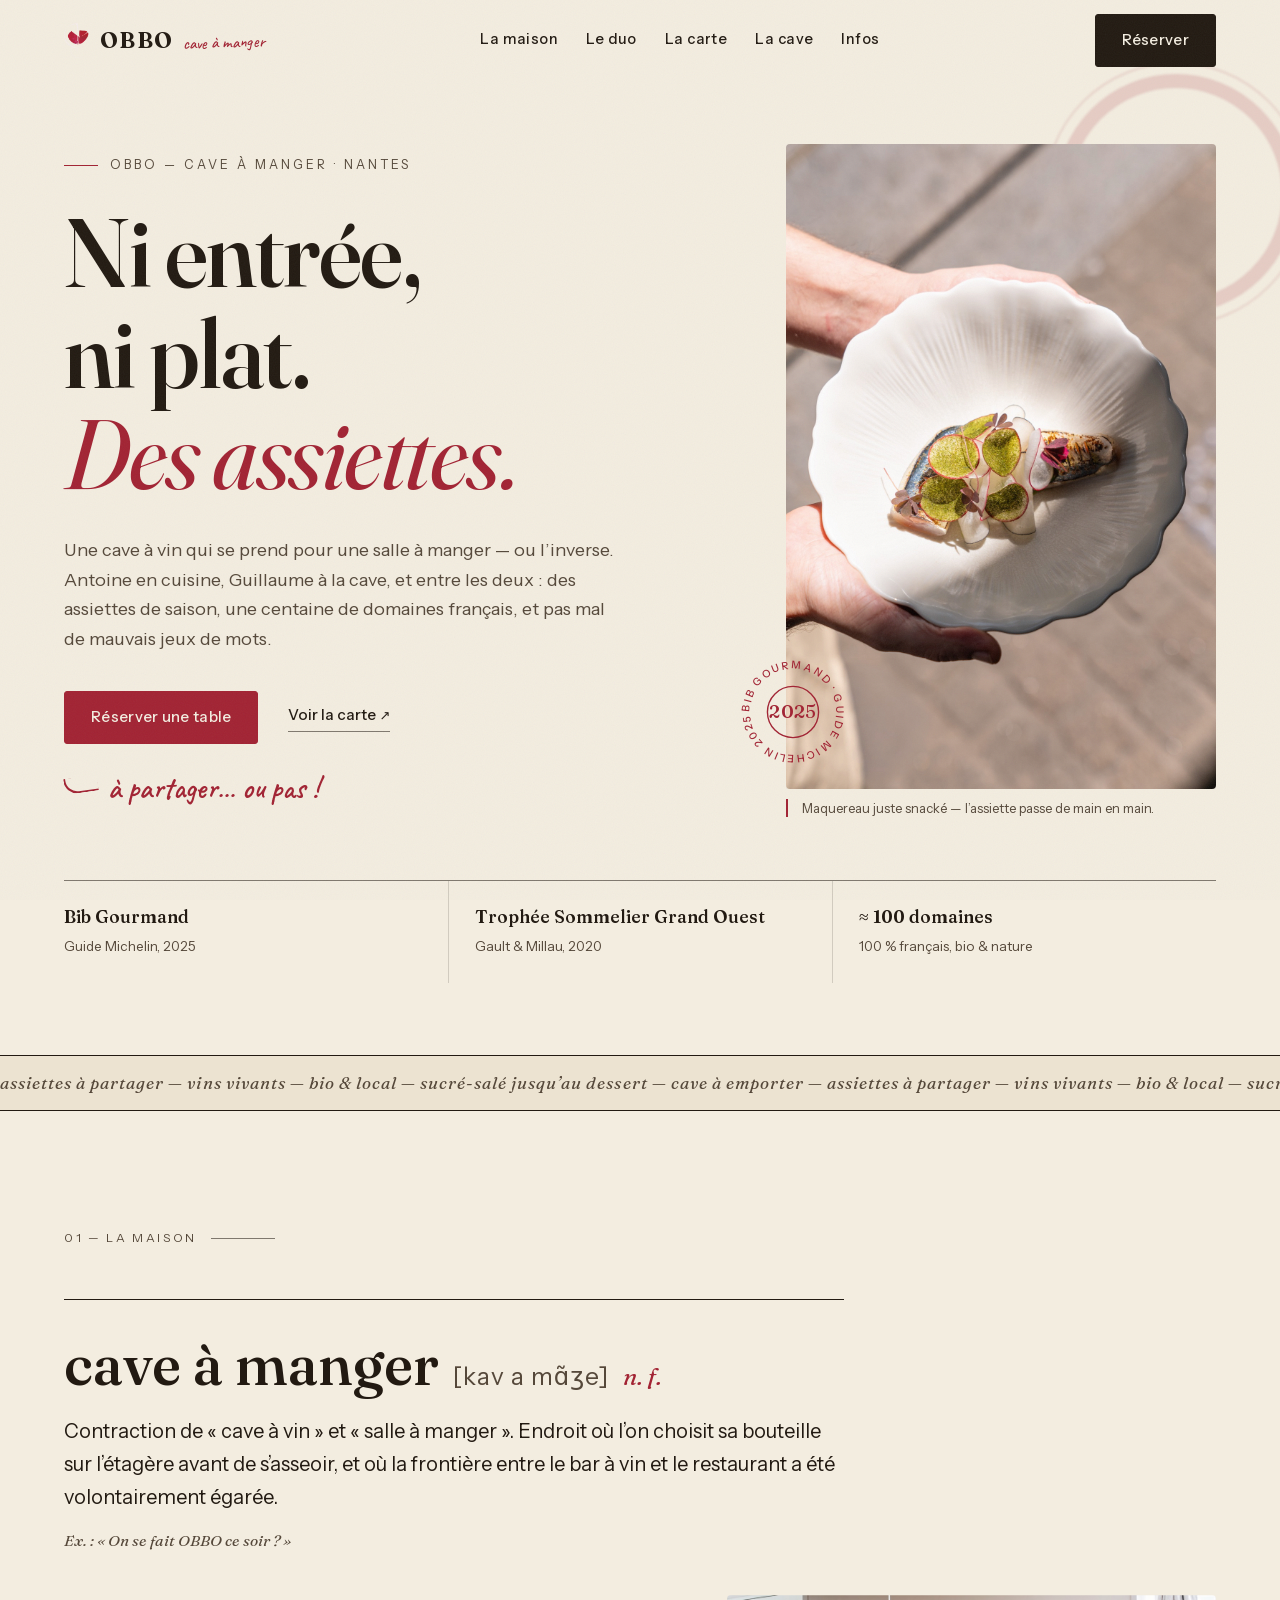
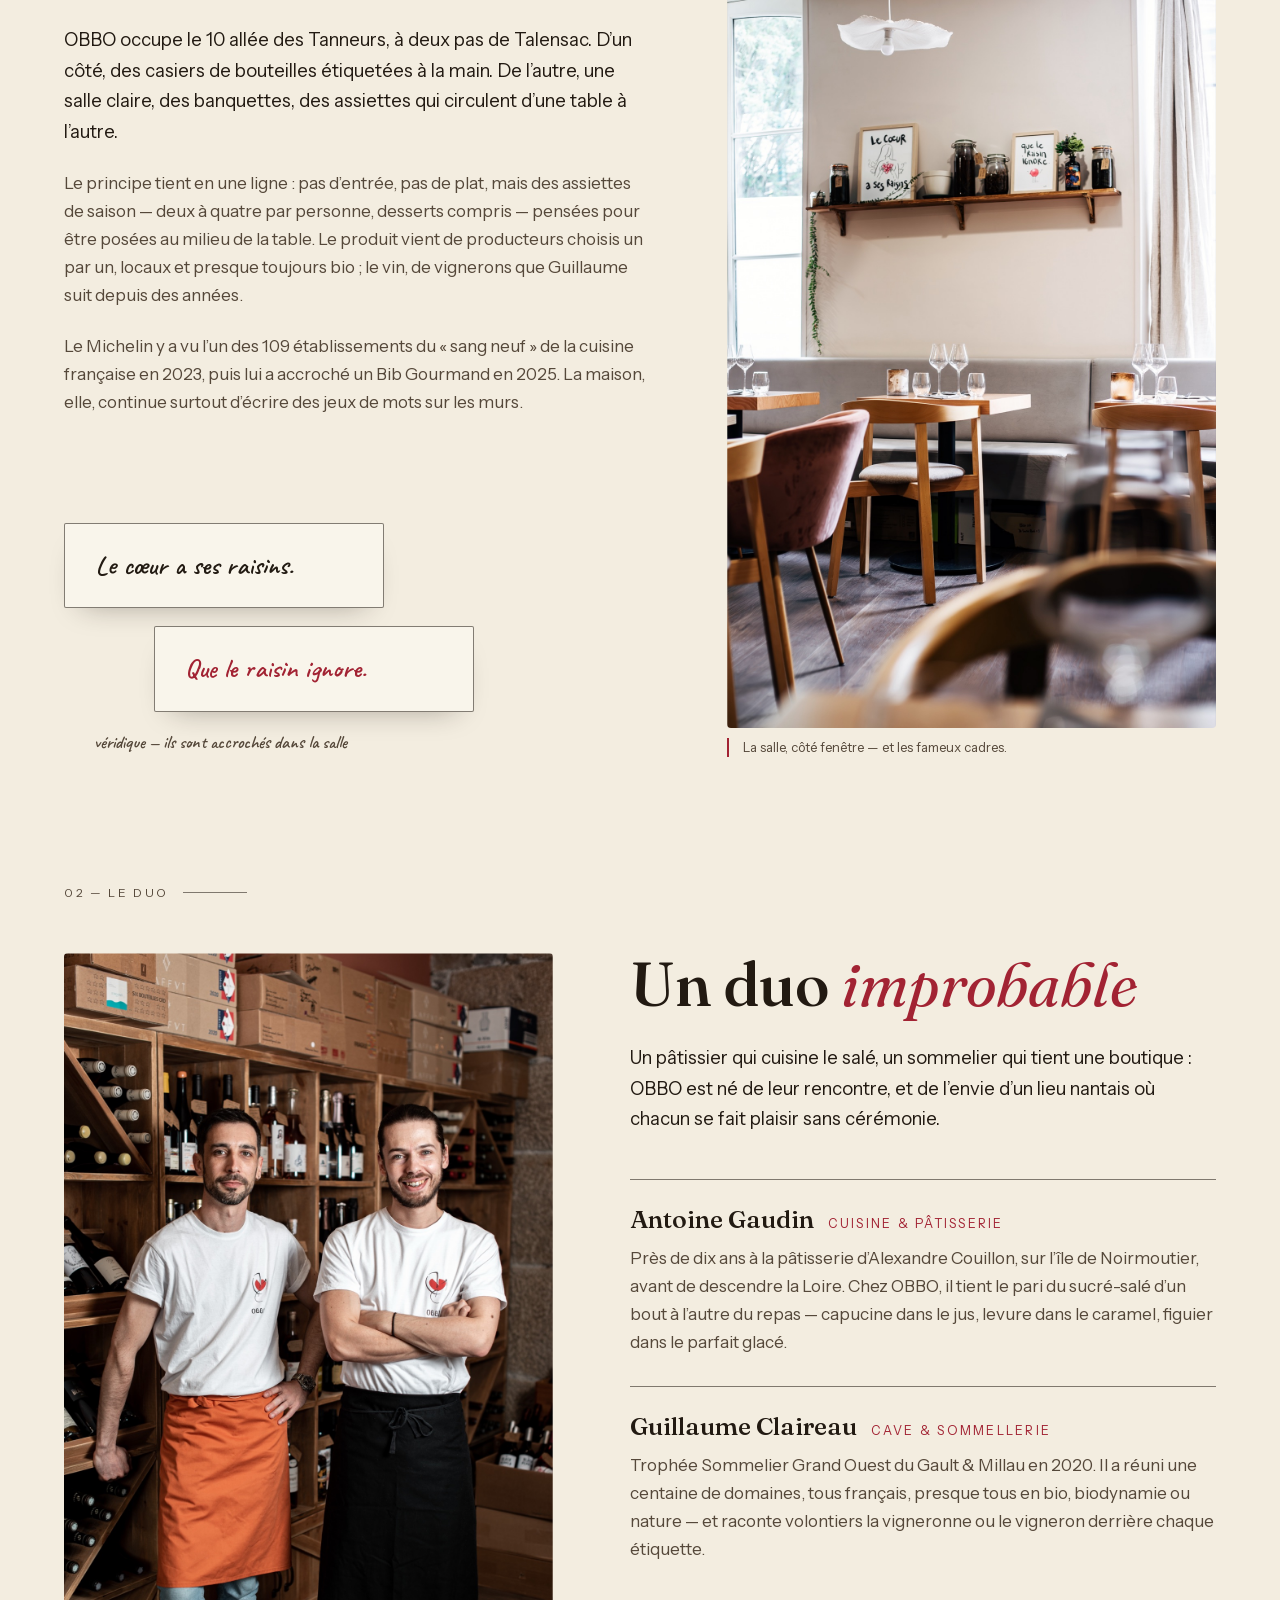
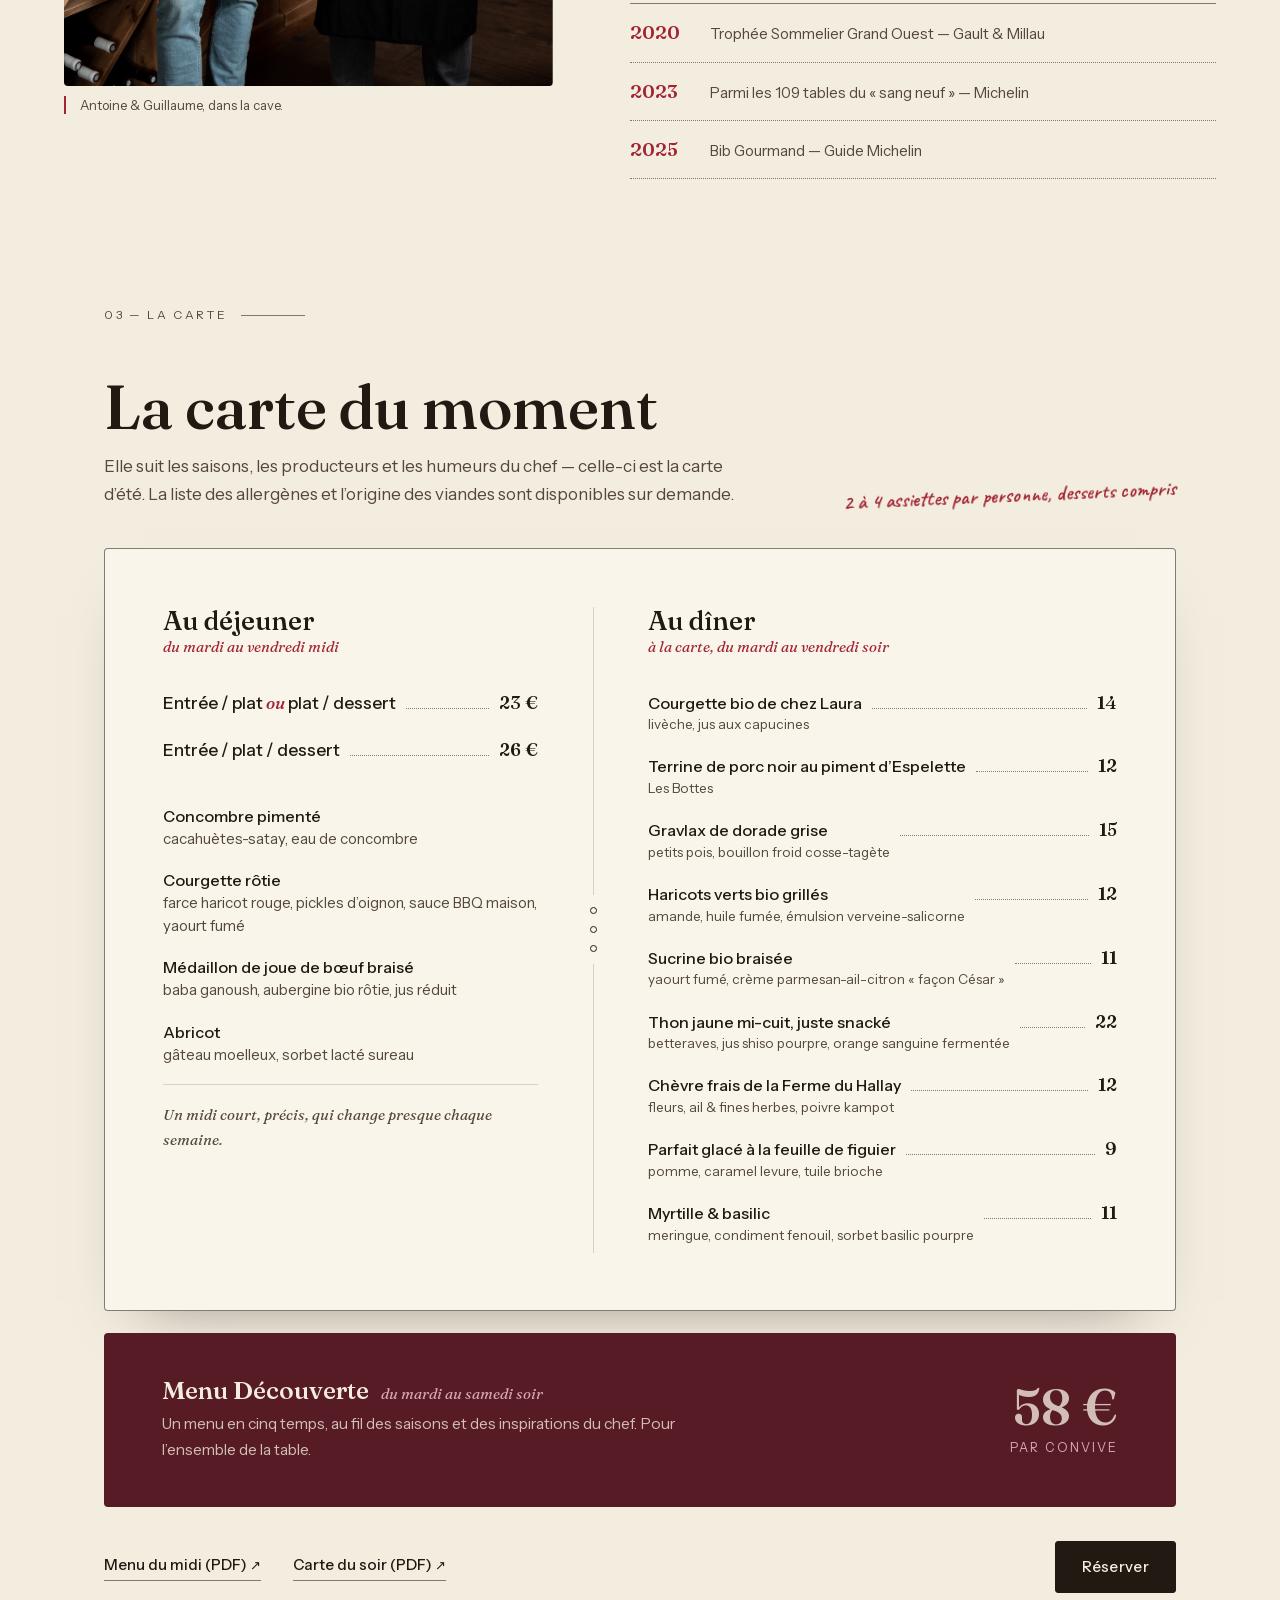
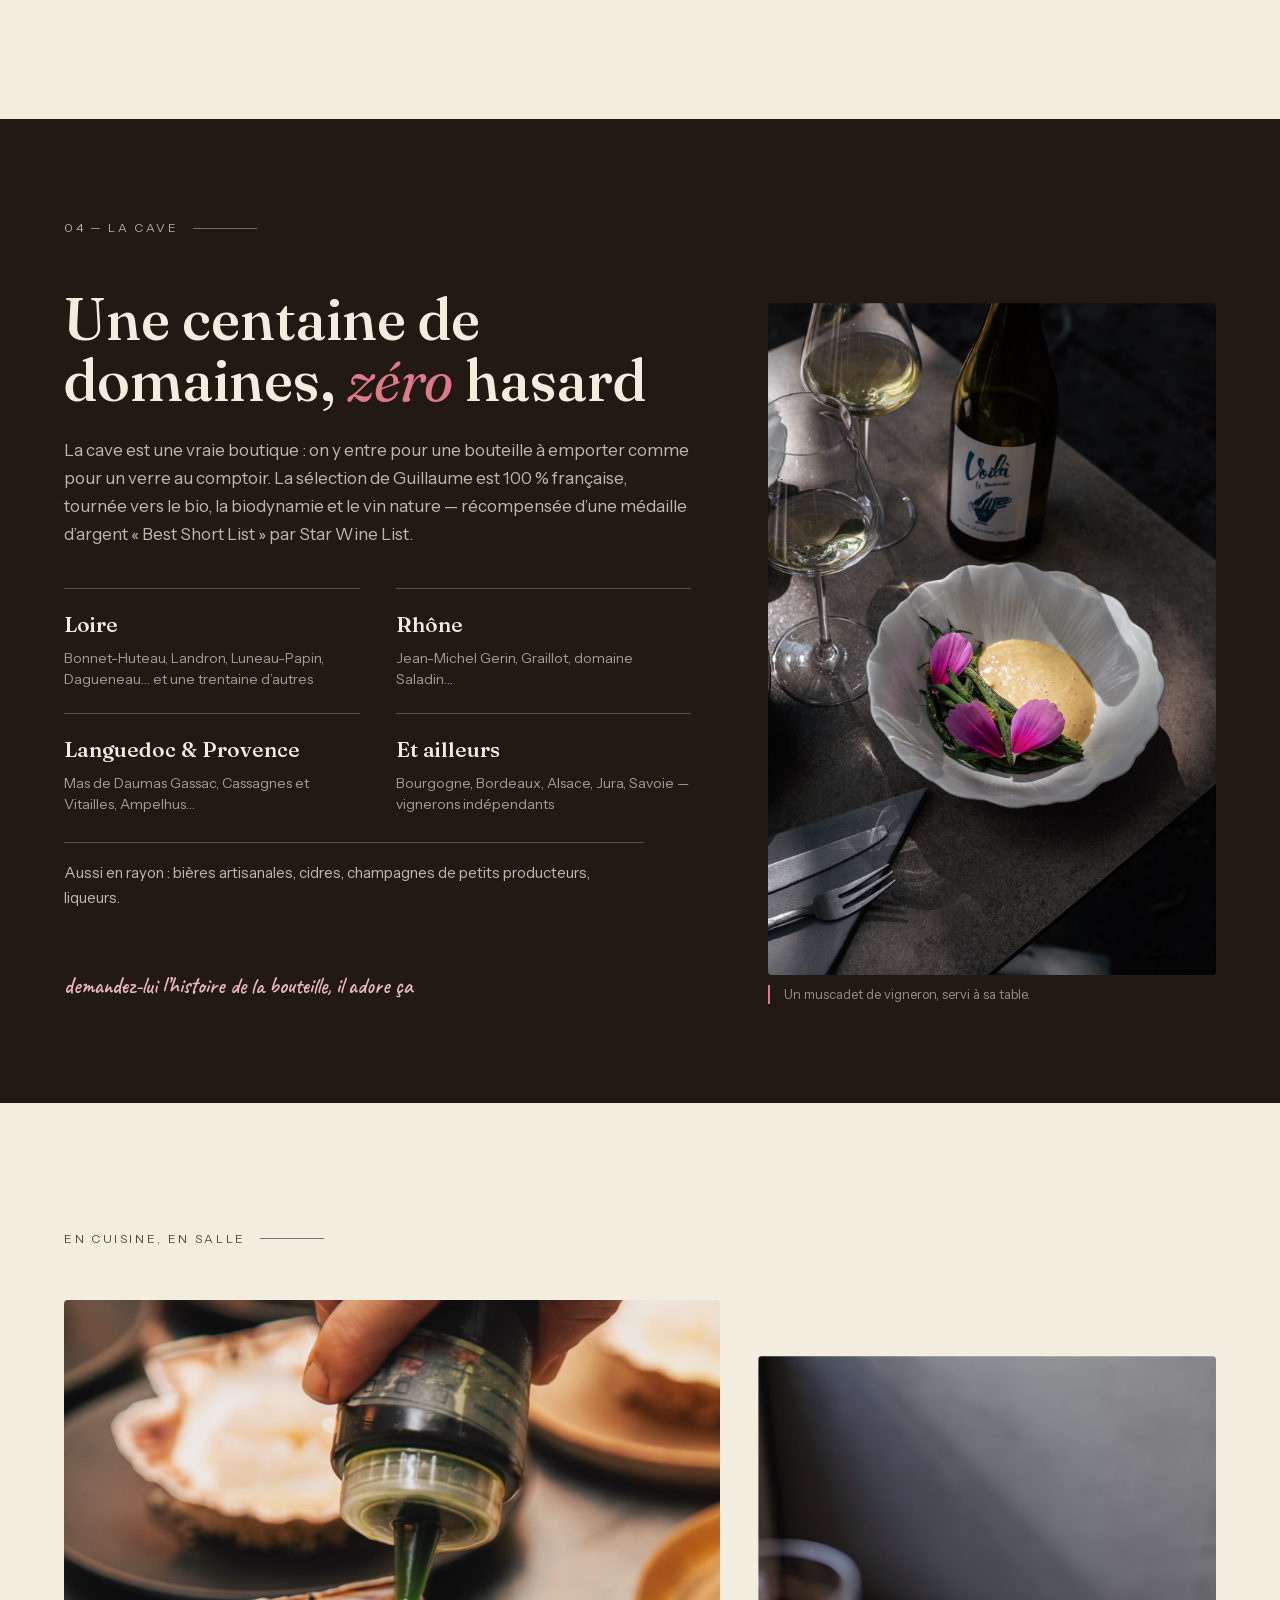
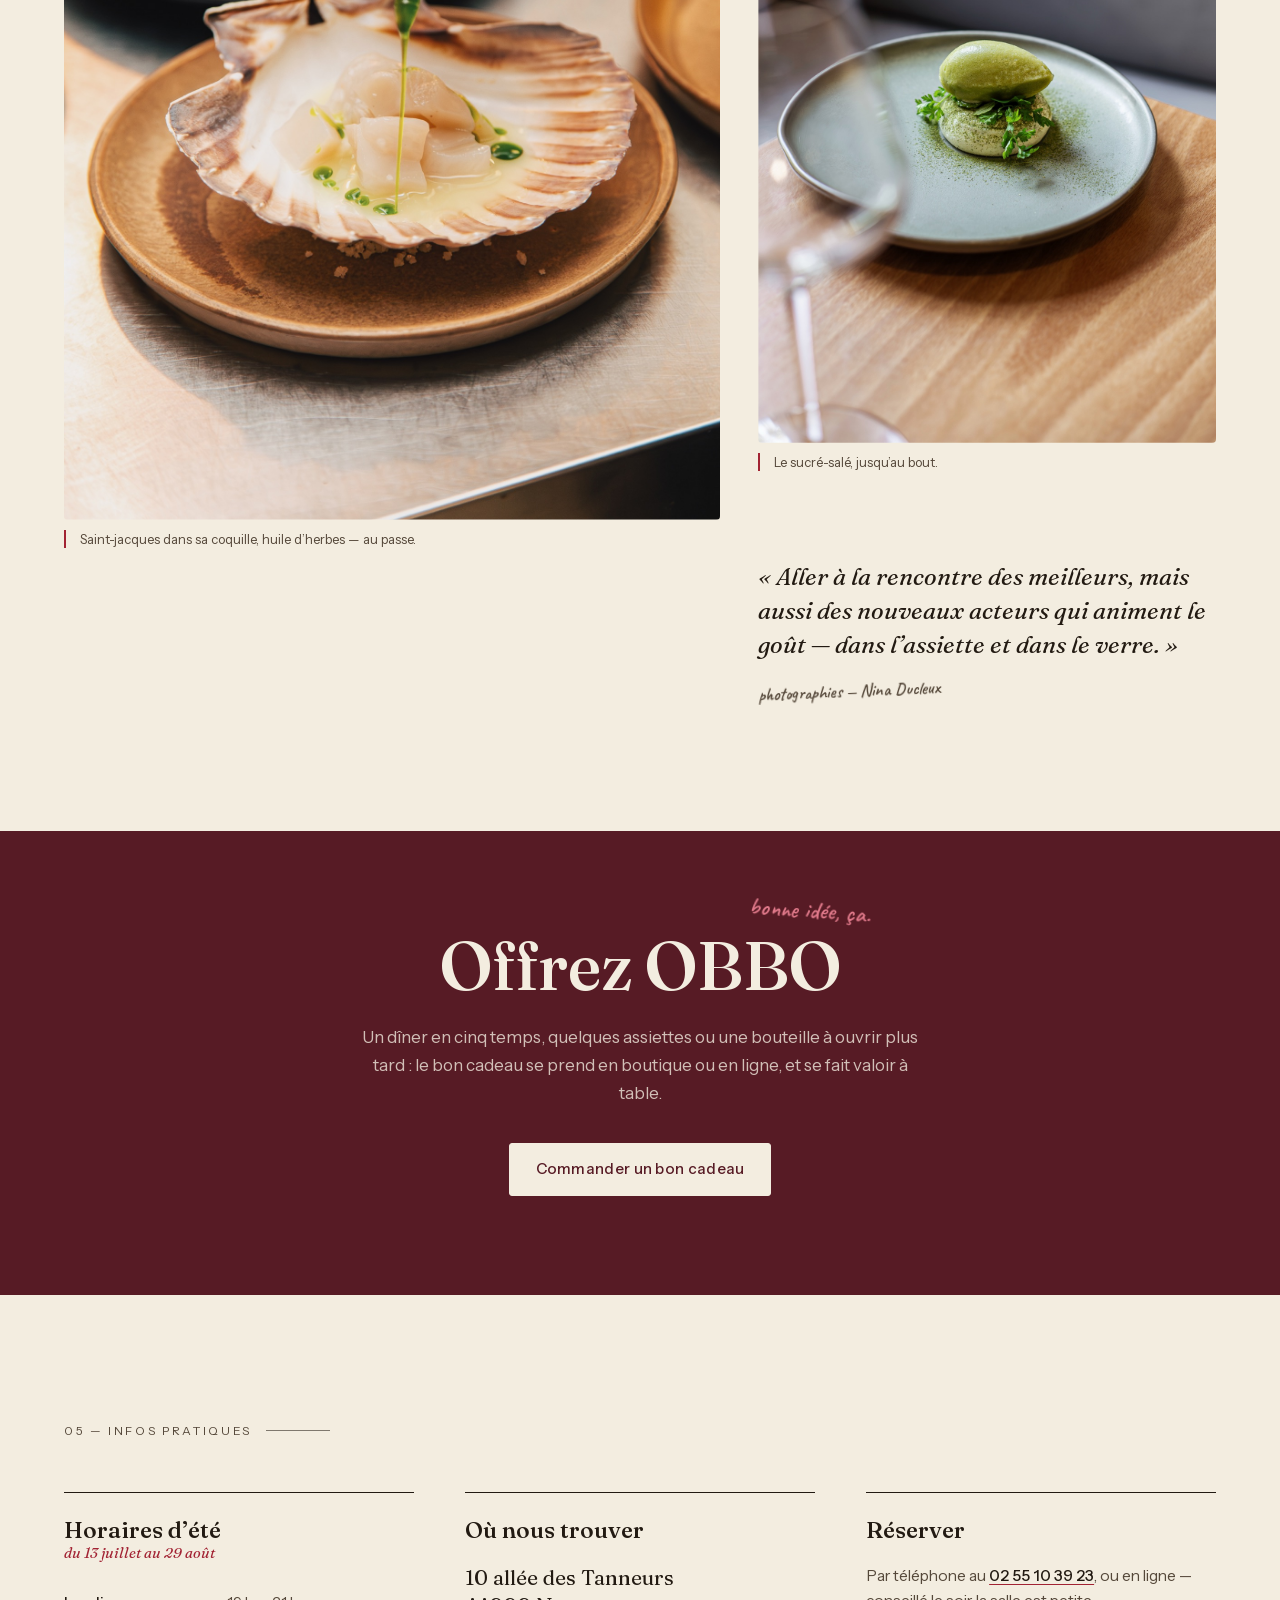
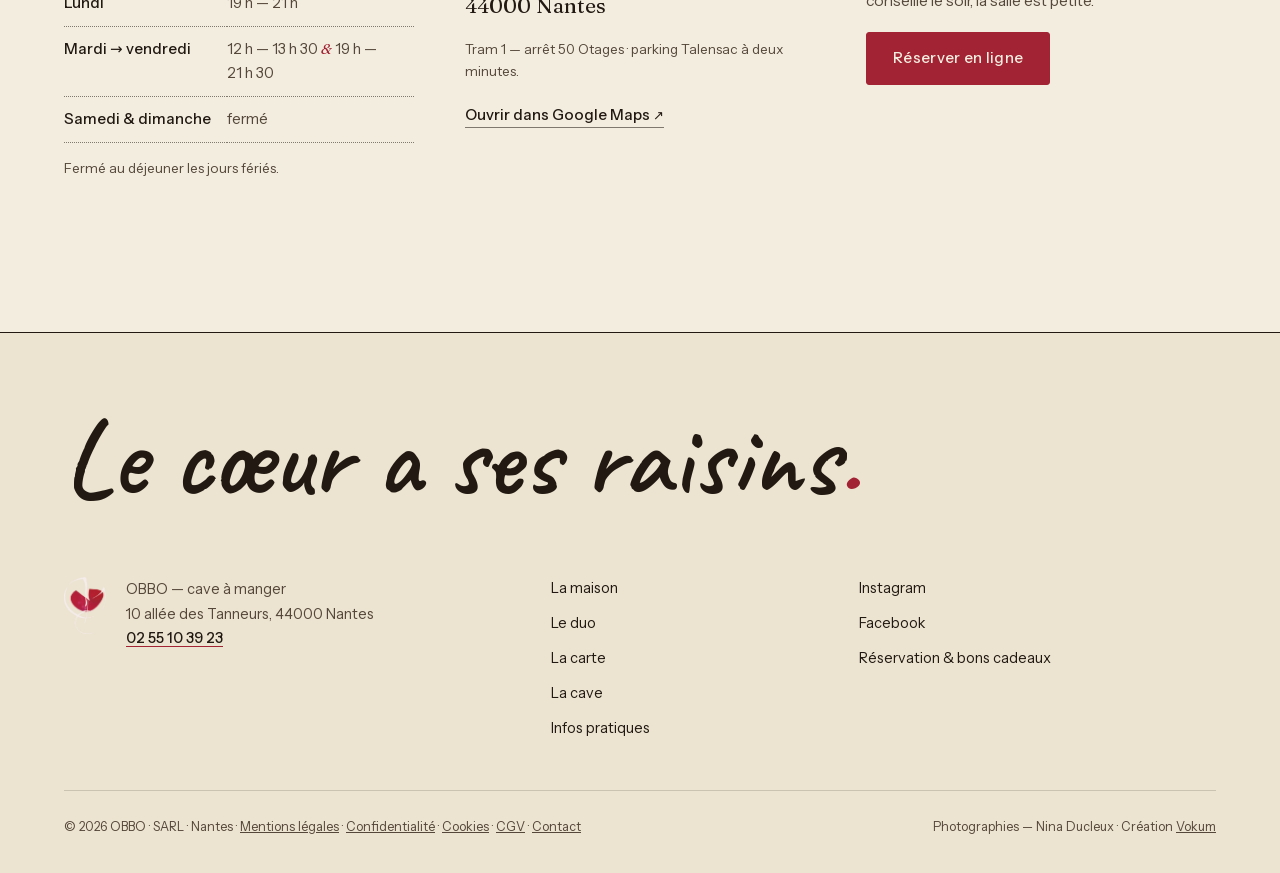
==== commit 6b94283a: "Pages légales : mentions légales, confidentialité et cookies Ajoute les deux pages obligatoires (art" ====
--- a/index.html
+++ b/index.html
@@ -13,9 +13,8 @@
   <meta property="og:url" content="https://obbo-nantes.fr/">
   <meta property="og:locale" content="fr_FR">
   <link rel="icon" type="image/png" href="assets/img/logo.png">
-  <link rel="preconnect" href="https://fonts.googleapis.com">
-  <link rel="preconnect" href="https://fonts.gstatic.com" crossorigin>
-  <link href="https://fonts.googleapis.com/css2?family=Fraunces:ital,opsz,wght@0,9..144,340;0,9..144,400;0,9..144,540;0,9..144,620;1,9..144,340;1,9..144,400;1,9..144,540&family=Instrument+Sans:ital,wght@0,400;0,500;1,400&family=Caveat:wght@500;600&display=swap" rel="stylesheet">
+  <link rel="preload" href="assets/font/fraunces-normal-latin.woff2" as="font" type="font/woff2" crossorigin>
+  <link rel="preload" href="assets/font/instrument-sans-normal-latin.woff2" as="font" type="font/woff2" crossorigin>
   <link rel="stylesheet" href="styles.css">
   <script type="application/ld+json">
   {
@@ -357,8 +356,10 @@
       </div>
     </div>
     <div class="foot-legal">
-      <p>© 2026 OBBO · <a href="https://obbo-nantes.fr/conditions-generales-de-ventes" rel="noopener">CGV</a> · <a href="https://obbo-nantes.fr/contact" rel="noopener">Contact</a></p>
-      <p>Photographies — Nina Ducleux</p>
+      <!-- CGV et Contact pointent vers le site actuel : ces adresses tombent le jour où ce
+           site le remplace sur le même domaine. Voir LEGAL-TODO.md § 1.4. -->
+      <p>© 2026 OBBO · SARL · Nantes · <a href="mentions-legales.html">Mentions légales</a> · <a href="confidentialite.html">Confidentialité</a> · <a href="confidentialite.html#cookies">Cookies</a> · <a href="https://obbo-nantes.fr/conditions-generales-de-ventes" rel="noopener">CGV</a> · <a href="https://obbo-nantes.fr/contact" rel="noopener">Contact</a></p>
+      <p>Photographies — Nina Ducleux · Création <a href="https://vokumagency.com" target="_blank" rel="noopener">Vokum</a></p>
     </div>
   </footer>
 
--- a/styles.css
+++ b/styles.css
@@ -1,3 +1,101 @@
+/* ============================================================
+   OBBO — polices auto-hébergées
+   Fraunces · Instrument Sans · Caveat — SIL Open Font License 1.1
+   Polices variables, sous-ensembles latin + latin-ext.
+   Aucun appel à fonts.googleapis.com ni fonts.gstatic.com :
+   le navigateur du visiteur ne contacte aucun serveur tiers.
+   ============================================================ */
+
+@font-face {
+  font-family: 'Fraunces';
+  font-style: normal;
+  font-weight: 100 900;
+  font-display: swap;
+  src: url(assets/font/fraunces-normal-latin.woff2) format('woff2');
+  unicode-range: U+0000-00FF, U+0131, U+0152-0153, U+02BB-02BC, U+02C6, U+02DA, U+02DC, U+0304, U+0308, U+0329, U+2000-206F, U+20AC, U+2122, U+2191, U+2193, U+2212, U+2215, U+FEFF, U+FFFD;
+}
+
+@font-face {
+  font-family: 'Fraunces';
+  font-style: normal;
+  font-weight: 100 900;
+  font-display: swap;
+  src: url(assets/font/fraunces-normal-latin-ext.woff2) format('woff2');
+  unicode-range: U+0100-02BA, U+02BD-02C5, U+02C7-02CC, U+02CE-02D7, U+02DD-02FF, U+0304, U+0308, U+0329, U+1D00-1DBF, U+1E00-1E9F, U+1EF2-1EFF, U+2020, U+20A0-20AB, U+20AD-20C0, U+2113, U+2C60-2C7F, U+A720-A7FF;
+}
+
+@font-face {
+  font-family: 'Fraunces';
+  font-style: italic;
+  font-weight: 100 900;
+  font-display: swap;
+  src: url(assets/font/fraunces-italic-latin.woff2) format('woff2');
+  unicode-range: U+0000-00FF, U+0131, U+0152-0153, U+02BB-02BC, U+02C6, U+02DA, U+02DC, U+0304, U+0308, U+0329, U+2000-206F, U+20AC, U+2122, U+2191, U+2193, U+2212, U+2215, U+FEFF, U+FFFD;
+}
+
+@font-face {
+  font-family: 'Fraunces';
+  font-style: italic;
+  font-weight: 100 900;
+  font-display: swap;
+  src: url(assets/font/fraunces-italic-latin-ext.woff2) format('woff2');
+  unicode-range: U+0100-02BA, U+02BD-02C5, U+02C7-02CC, U+02CE-02D7, U+02DD-02FF, U+0304, U+0308, U+0329, U+1D00-1DBF, U+1E00-1E9F, U+1EF2-1EFF, U+2020, U+20A0-20AB, U+20AD-20C0, U+2113, U+2C60-2C7F, U+A720-A7FF;
+}
+
+@font-face {
+  font-family: 'Instrument Sans';
+  font-style: normal;
+  font-weight: 400 700;
+  font-display: swap;
+  src: url(assets/font/instrument-sans-normal-latin.woff2) format('woff2');
+  unicode-range: U+0000-00FF, U+0131, U+0152-0153, U+02BB-02BC, U+02C6, U+02DA, U+02DC, U+0304, U+0308, U+0329, U+2000-206F, U+20AC, U+2122, U+2191, U+2193, U+2212, U+2215, U+FEFF, U+FFFD;
+}
+
+@font-face {
+  font-family: 'Instrument Sans';
+  font-style: normal;
+  font-weight: 400 700;
+  font-display: swap;
+  src: url(assets/font/instrument-sans-normal-latin-ext.woff2) format('woff2');
+  unicode-range: U+0100-02BA, U+02BD-02C5, U+02C7-02CC, U+02CE-02D7, U+02DD-02FF, U+0304, U+0308, U+0329, U+1D00-1DBF, U+1E00-1E9F, U+1EF2-1EFF, U+2020, U+20A0-20AB, U+20AD-20C0, U+2113, U+2C60-2C7F, U+A720-A7FF;
+}
+
+@font-face {
+  font-family: 'Instrument Sans';
+  font-style: italic;
+  font-weight: 400;
+  font-display: swap;
+  src: url(assets/font/instrument-sans-italic-latin.woff2) format('woff2');
+  unicode-range: U+0000-00FF, U+0131, U+0152-0153, U+02BB-02BC, U+02C6, U+02DA, U+02DC, U+0304, U+0308, U+0329, U+2000-206F, U+20AC, U+2122, U+2191, U+2193, U+2212, U+2215, U+FEFF, U+FFFD;
+}
+
+@font-face {
+  font-family: 'Instrument Sans';
+  font-style: italic;
+  font-weight: 400;
+  font-display: swap;
+  src: url(assets/font/instrument-sans-italic-latin-ext.woff2) format('woff2');
+  unicode-range: U+0100-02BA, U+02BD-02C5, U+02C7-02CC, U+02CE-02D7, U+02DD-02FF, U+0304, U+0308, U+0329, U+1D00-1DBF, U+1E00-1E9F, U+1EF2-1EFF, U+2020, U+20A0-20AB, U+20AD-20C0, U+2113, U+2C60-2C7F, U+A720-A7FF;
+}
+
+@font-face {
+  font-family: 'Caveat';
+  font-style: normal;
+  font-weight: 400 700;
+  font-display: swap;
+  src: url(assets/font/caveat-normal-latin.woff2) format('woff2');
+  unicode-range: U+0000-00FF, U+0131, U+0152-0153, U+02BB-02BC, U+02C6, U+02DA, U+02DC, U+0304, U+0308, U+0329, U+2000-206F, U+20AC, U+2122, U+2191, U+2193, U+2212, U+2215, U+FEFF, U+FFFD;
+}
+
+@font-face {
+  font-family: 'Caveat';
+  font-style: normal;
+  font-weight: 400 700;
+  font-display: swap;
+  src: url(assets/font/caveat-normal-latin-ext.woff2) format('woff2');
+  unicode-range: U+0100-02BA, U+02BD-02C5, U+02C7-02CC, U+02CE-02D7, U+02DD-02FF, U+0304, U+0308, U+0329, U+1D00-1DBF, U+1E00-1E9F, U+1EF2-1EFF, U+2020, U+20A0-20AB, U+20AD-20C0, U+2113, U+2C60-2C7F, U+A720-A7FF;
+}
+
 /* ============================================================
    OBBO — cave à manger · Nantes
    DA « la carte vivante » : papier, encre, tache de vin,
@@ -23,7 +121,7 @@
 }
 
 * { margin: 0; padding: 0; box-sizing: border-box; }
-html { scroll-behavior: smooth; }
+html { scroll-behavior: smooth; overflow-x: clip; }
 img { max-width: 100%; display: block; height: auto; }
 
 body {
@@ -33,7 +131,7 @@
   font-size: 17px;
   line-height: 1.65;
   -webkit-font-smoothing: antialiased;
-  overflow-x: hidden;
+  overflow-x: clip;
 }
 
 /* grain papier */
@@ -690,7 +788,7 @@
 
   .galerie-grid { grid-template-columns: 1fr; }
   .g-1, .g-2, .g-3 { grid-column: 1 / -1; margin: 0; }
-  .g-2 { max-width: 78%; margin-left: auto; margin-top: -60px; }
+  .g-2 { max-width: 82%; margin-left: auto; margin-top: 26px; }
   .g-3 { margin-top: 34px; }
 
   .infos-grid { grid-template-columns: 1fr; }
@@ -702,7 +800,7 @@
 
 @media (max-width: 420px) {
   .hero h1 { font-size: clamp(44px, 13vw, 52px); }
-  .g-2 { max-width: 86%; margin-top: -40px; }
+  .g-2 { max-width: 88%; margin-top: 22px; }
   .dates li { gap: 14px; }
   .decouverte-prix { flex-wrap: wrap; }
 }
@@ -718,3 +816,120 @@
   .stamp svg { animation: none; }
   .btn:hover { transform: none; }
 }
+
+/* ============================================================
+   PAGES LÉGALES — « le dos de la carte »
+   Mentions légales + Confidentialité. Même papier, même encre.
+   ============================================================ */
+
+.legal-head {
+  padding: clamp(120px, 16vh, 190px) var(--pad) clamp(40px, 6vh, 70px);
+  max-width: 860px; margin: 0 auto;
+  position: relative;
+}
+.legal-head h1 {
+  font-size: clamp(42px, 6.4vw, 92px);
+  letter-spacing: -.015em;
+  margin-bottom: 22px;
+}
+.legal-head .legal-lede {
+  max-width: 56ch; color: var(--ink-soft);
+  font-size: clamp(17px, 1.5vw, 20px);
+}
+.legal-maj {
+  margin-top: 26px; font-size: 13px; color: var(--ink-soft);
+  border-top: 1px solid var(--line); padding-top: 14px; max-width: 56ch;
+}
+
+.legal {
+  padding: 0 var(--pad) clamp(40px, 6vh, 70px);
+  max-width: 860px; margin: 0 auto;
+}
+.legal > p, .legal > ul, .legal > ol { max-width: 68ch; }
+.legal p + p { margin-top: 1em; }
+.legal h2 {
+  font-size: clamp(24px, 2.6vw, 34px);
+  margin: clamp(46px, 6vh, 72px) 0 18px;
+  padding-top: 20px;
+  border-top: 1px solid var(--line);
+}
+.legal h3 {
+  font-size: clamp(18px, 1.7vw, 21px);
+  font-style: italic; font-weight: 400;
+  margin: 30px 0 10px; color: var(--wine-deep);
+}
+.legal ul, .legal ol { margin: 14px 0; padding-left: 0; list-style: none; }
+.legal li { padding: 5px 0 5px 22px; position: relative; }
+.legal li::before {
+  content: "o"; position: absolute; left: 0; top: 5px;
+  color: var(--wine); font-size: 11px; line-height: 1.9;
+}
+.legal a:not(.btn) {
+  color: var(--wine-deep);
+  text-decoration: underline;
+  text-underline-offset: 3px;
+  text-decoration-thickness: 1px;
+  text-decoration-color: rgba(162, 35, 51, .4);
+}
+.legal a:not(.btn):hover { text-decoration-color: var(--wine); }
+
+/* Fiche d'identité de l'éditeur — points de conduite de la carte papier */
+.legal-id { margin: 18px 0 8px; }
+.legal-id li {
+  display: flex; align-items: baseline; gap: 8px;
+  padding: 7px 0; border: 0;
+}
+.legal-id li::before { content: none; }
+.legal-id dt, .legal-id .k { color: var(--ink-soft); white-space: nowrap; }
+.legal-id .lead {
+  flex: 1; min-width: 18px; align-self: center;
+  height: 2px;
+  background-image: radial-gradient(circle, var(--line-strong) 1px, transparent 1px);
+  background-size: 5px 2px;
+  background-repeat: repeat-x;
+  background-position: 0 center;
+  transform: translateY(2px);
+}
+.legal-id .v { font-weight: 500; text-align: right; }
+
+/* Trou assumé : ce qui n'a pas pu être vérifié se voit. */
+.manque {
+  background: #FFD9E2;
+  color: #7A0B26;
+  padding: 1px 7px;
+  border-radius: 2px;
+  font-weight: 500;
+  font-size: .94em;
+  box-decoration-break: clone;
+  -webkit-box-decoration-break: clone;
+}
+
+/* Séparateur « o o o » repris de la carte */
+.legal-sep {
+  text-align: center; color: var(--wine);
+  letter-spacing: 1.1em; font-size: 12px;
+  margin: clamp(46px, 6vh, 72px) 0;
+}
+
+.legal-actions {
+  display: flex; gap: 14px; flex-wrap: wrap;
+  margin-top: clamp(46px, 6vh, 70px);
+  padding-top: 30px; border-top: 1px solid var(--ink);
+}
+
+/* Encadré source — le site dit d'où il tient ce qu'il affirme */
+.legal-source {
+  background: var(--paper-card);
+  border: 1px solid var(--line);
+  border-left: 3px solid var(--wine);
+  padding: 18px 22px; margin: 20px 0;
+  font-size: 14.5px; color: var(--ink-soft);
+  max-width: 68ch;
+}
+.legal-source strong { color: var(--ink); }
+
+@media (max-width: 700px) {
+  .legal-id li { flex-wrap: wrap; gap: 2px; }
+  .legal-id .lead { display: none; }
+  .legal-id .v { text-align: left; width: 100%; }
+}
